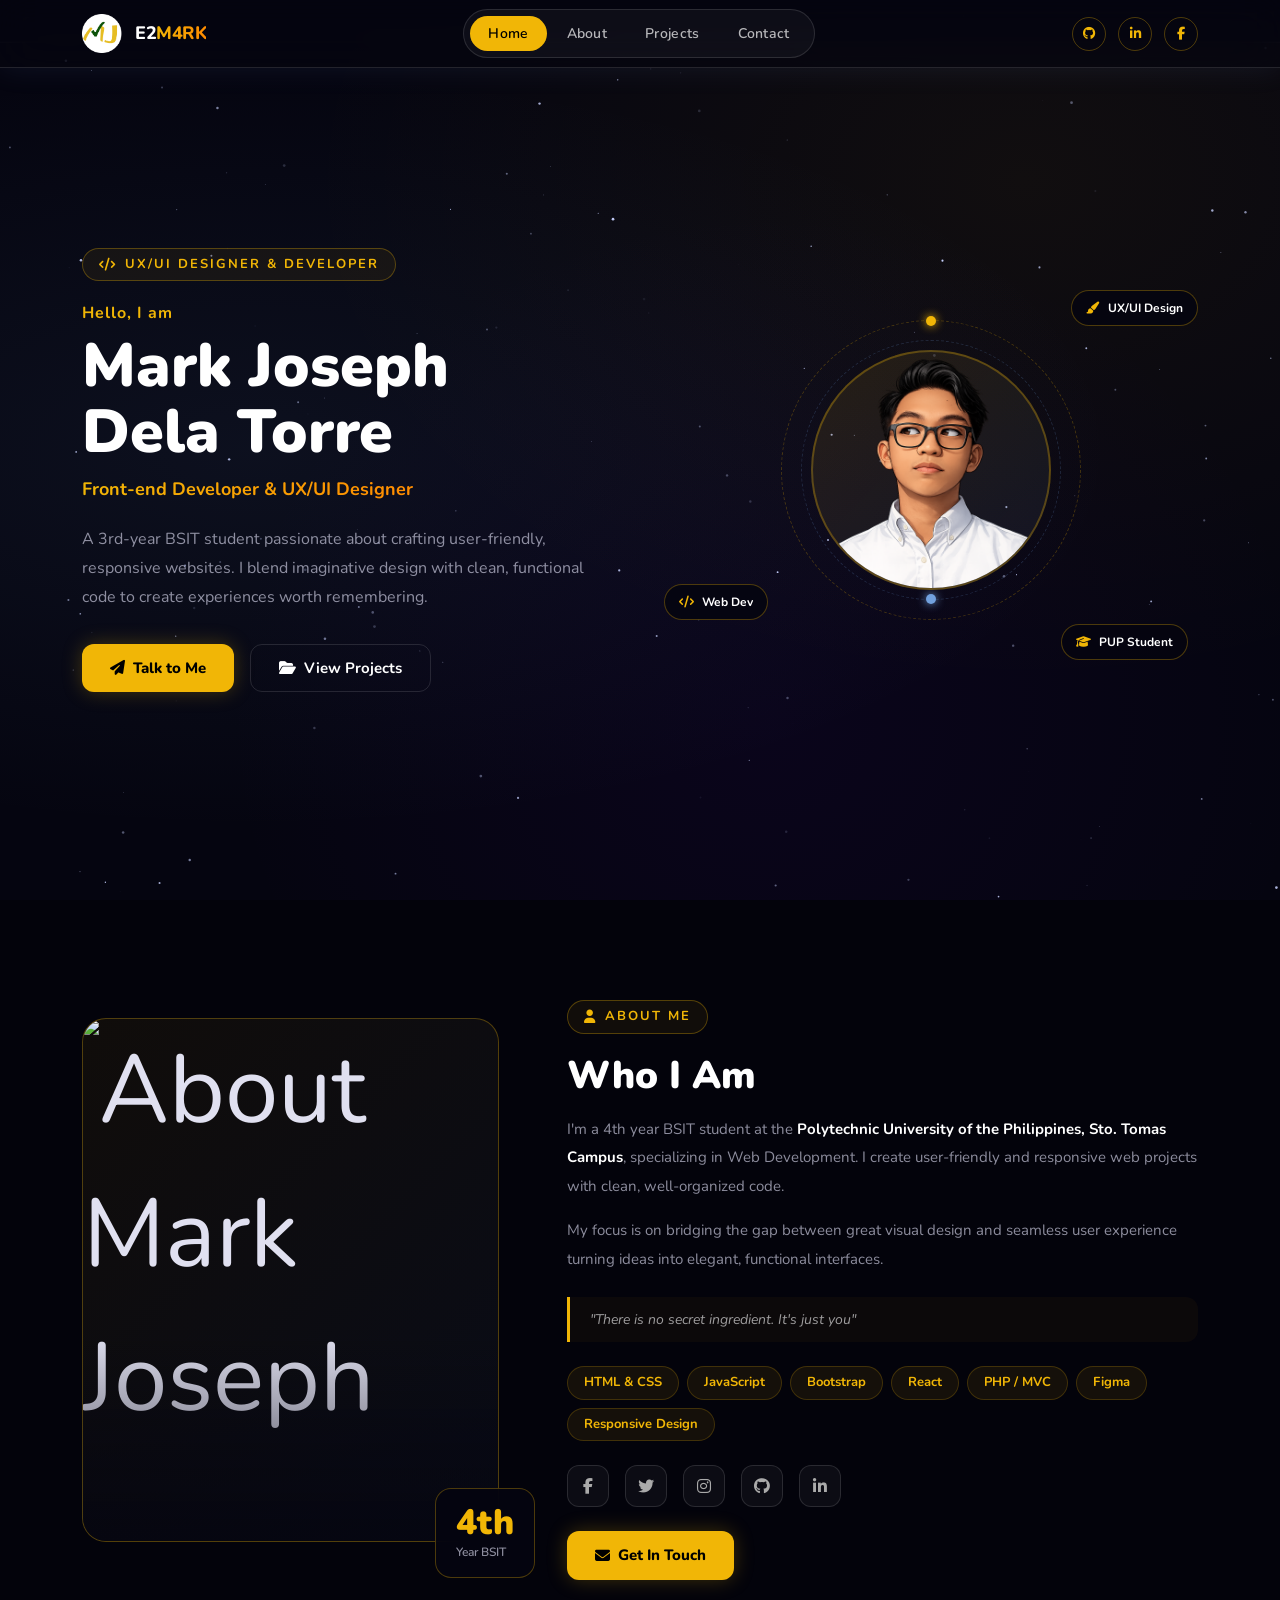
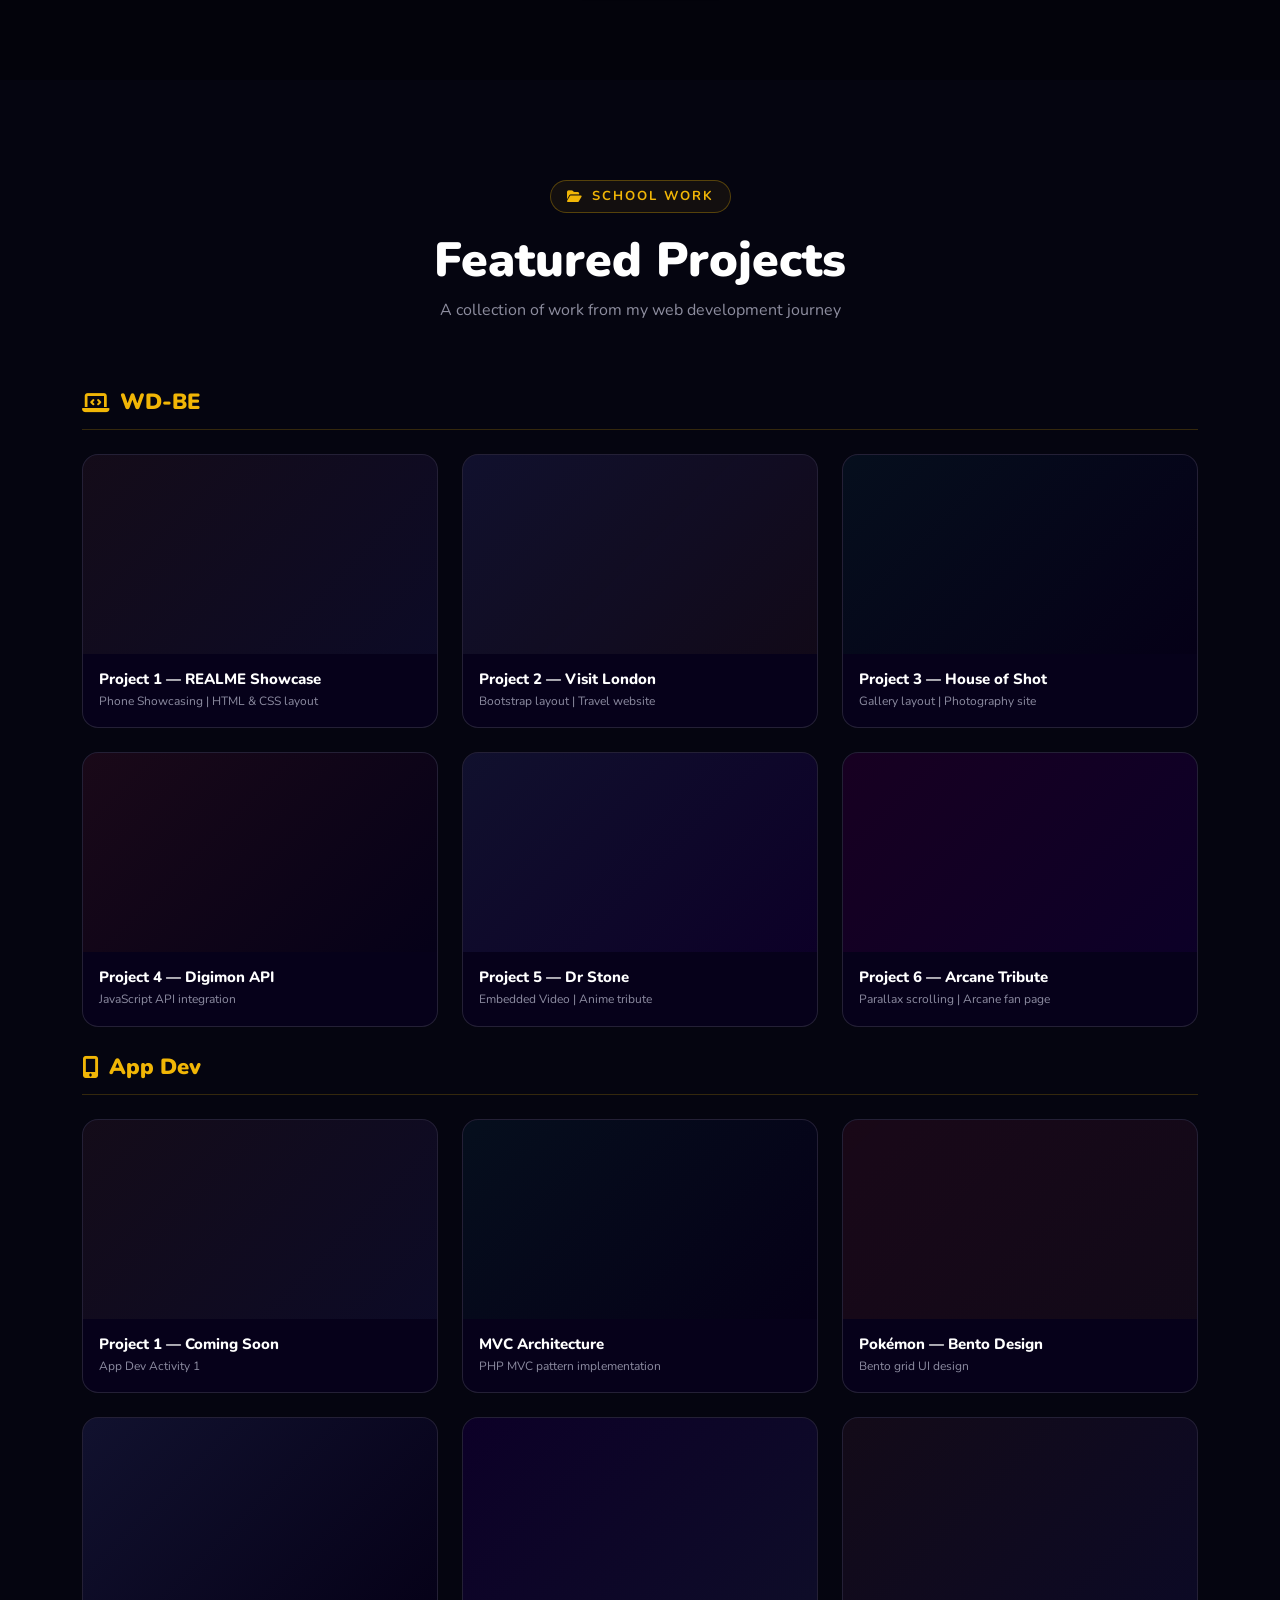
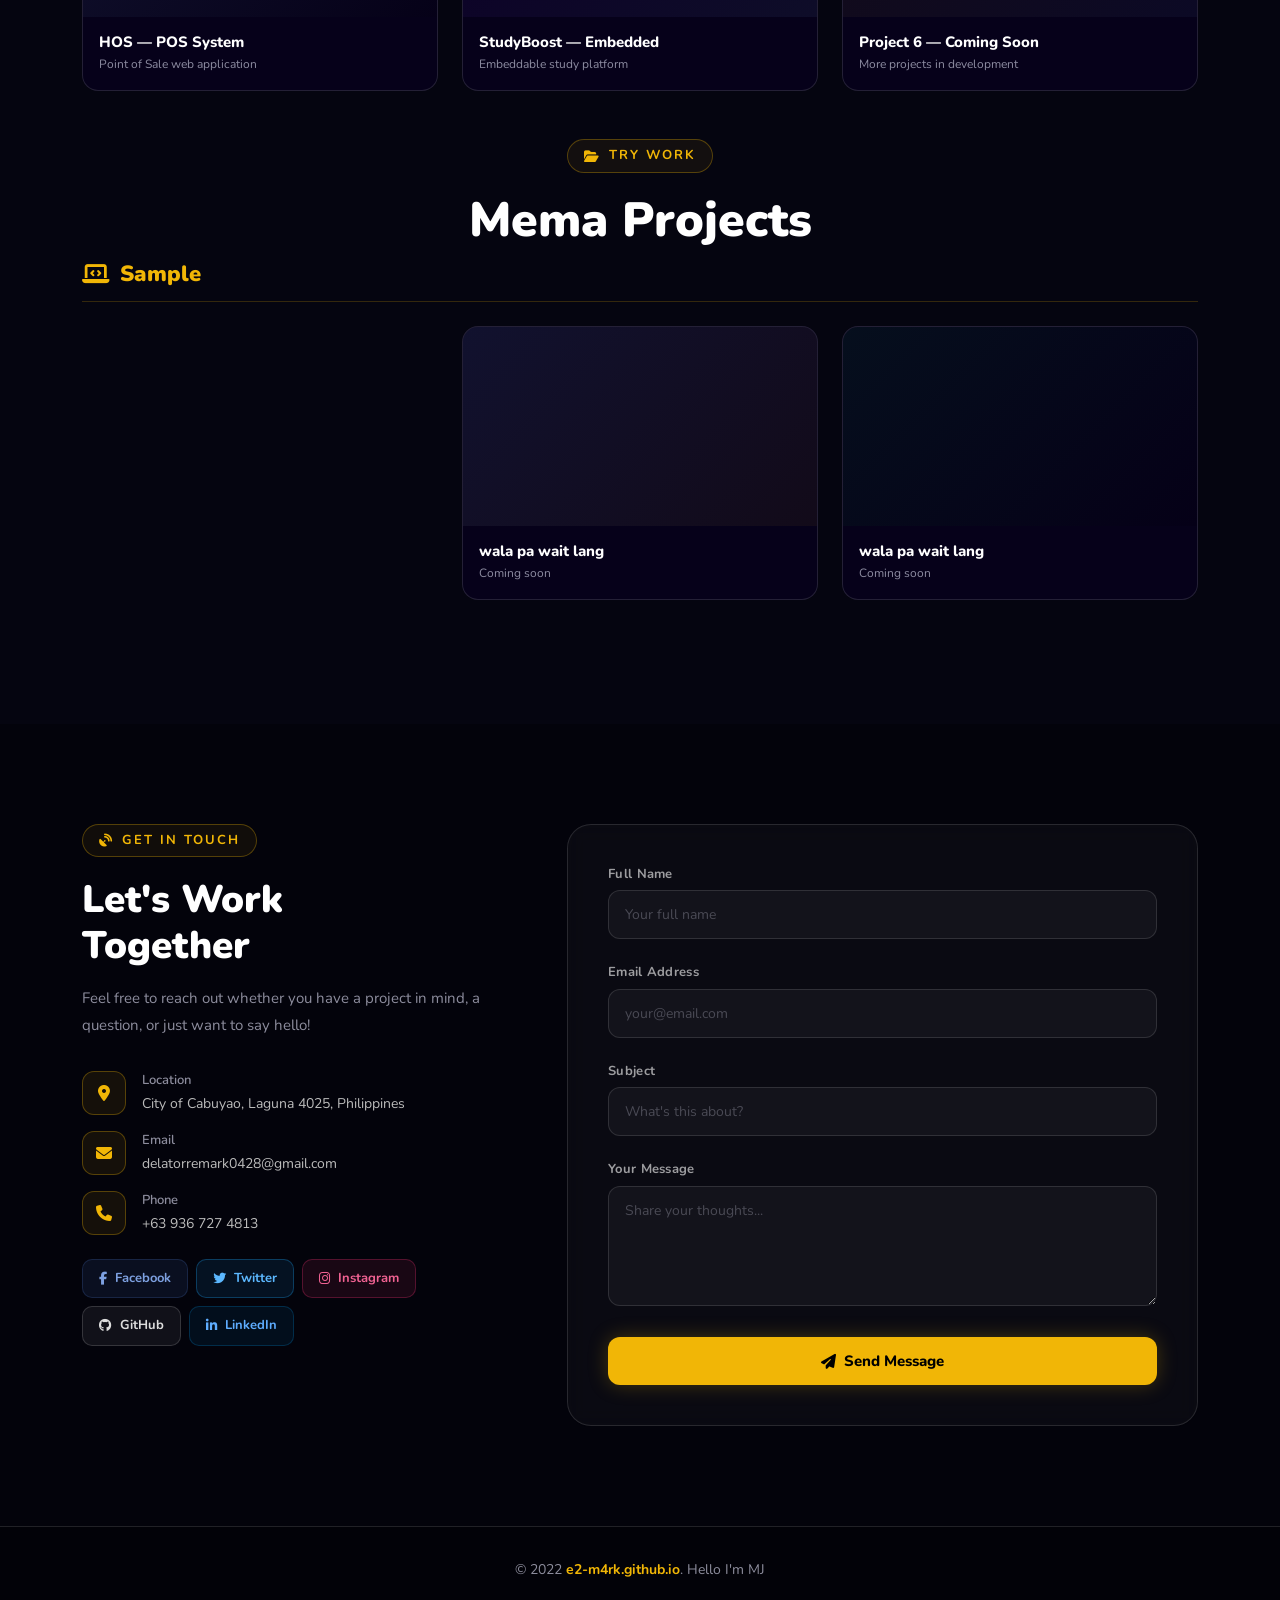
==== index.html @ ef97a357 "Binago lang" ====
<!DOCTYPE html>
<html lang="en">
<head>
  <meta charset="UTF-8">
  <meta name="viewport" content="width=device-width, initial-scale=1.0">
  <title>Mark Joseph | Portfolio</title>
  <link rel="icon" type="image/png" href="assets/logo daw.png">
  <link href="https://fonts.googleapis.com/css2?family=Nunito:wght@300;400;600;700;800;900&display=swap" rel="stylesheet">
  <link href="https://cdnjs.cloudflare.com/ajax/libs/font-awesome/6.5.0/css/all.min.css" rel="stylesheet">
  <link href="https://cdn.jsdelivr.net/npm/bootstrap@5.3.3/dist/css/bootstrap.min.css" rel="stylesheet">
<link rel="stylesheet" href="./assets/css/style.css">
</head>
<body>

  <div class="bg-canvas">
    <canvas id="starfield"></canvas>
  </div>

  <div id="loading-overlay">
    <div class="loader-ring"></div>
  </div>

  <nav id="navbar">
    <div class="container-xl h-100 d-flex align-items-center justify-content-between">
      <a href="#home" class="nav-logo-link">
        <div class="logo-badge">
          <img src="assets/logo daw.png" alt="logo">
        </div>
        <span class="nav-logo-text">E2<em>M4RK</em></span>
      </a>

      <ul class="nav-pill-group d-none d-lg-flex">
        <li><a href="#home" class="nav-link active">Home</a></li>
        <li><a href="#about" class="nav-link">About</a></li>
        <li><a href="#projects" class="nav-link">Projects</a></li>
        <li><a href="#contact" class="nav-link">Contact</a></li>
      </ul>

      <div class="d-none d-lg-flex nav-social-icons">
        <a href="https://github.com/E2-M4RK?tab=repositories" target="_blank"><i class="fab fa-github"></i></a>
        <a href="https://www.linkedin.com/in/mark-joseph-dela-torre-076a47295/" target="_blank"><i class="fab fa-linkedin-in"></i></a>
        <a href="https://www.facebook.com/Kuysz.mj" target="_blank"><i class="fab fa-facebook-f"></i></a>
      </div>

      <button class="d-flex d-lg-none flex-column gap-1 bg-transparent border-0 p-2" onclick="toggleMenu()" style="cursor:pointer;">
        <span style="display:block;width:24px;height:2px;background:var(--gold);border-radius:2px;"></span>
        <span style="display:block;width:24px;height:2px;background:var(--gold);border-radius:2px;"></span>
        <span style="display:block;width:24px;height:2px;background:var(--gold);border-radius:2px;"></span>
      </button>
    </div>
  </nav>

  <div class="mobile-menu-panel" id="mobile-menu">
    <ul>
      <li><a href="#home" onclick="toggleMenu()">Home</a></li>
      <li><a href="#about" onclick="toggleMenu()">About</a></li>
      <li><a href="#projects" onclick="toggleMenu()">Projects</a></li>
      <li><a href="#contact" onclick="toggleMenu()">Contact</a></li>
    </ul>
  </div>

  <main>

    <section id="home">
      <div class="container-xl">
        <div class="row align-items-center g-5">
          <div class="col-12 col-lg-6 hero-left">
            <div class="section-tag"><i class="fas fa-code"></i> UX/UI Designer &amp; Developer</div>
            <p class="hero-greeting">Hello, I am</p>
            <h1 class="hero-name">Mark Joseph<br>Dela Torre</h1>
            <p class="hero-role"><span class="gradient-text">Front-end Developer &amp; UX/UI Designer</span></p>
            <p class="hero-desc">
              A 3rd-year BSIT student passionate about crafting user-friendly, responsive websites. I blend imaginative design with clean, functional code to create experiences worth remembering.
            </p>
            <div class="d-flex flex-wrap gap-3">
              <a href="mailto:delatorremark0428@gmail.com" class="btn-gold">
                <i class="fas fa-paper-plane"></i> Talk to Me
              </a>
              <a href="#projects" class="btn-outline-glass">
                <i class="fas fa-folder-open"></i> View Projects
              </a>
            </div>
          </div>

          <div class="col-12 col-lg-6 hero-right">
            <div class="hero-visual">
              <div class="hero-avatar-ring">
                <div class="avatar-orbit">
                  <div class="orbit-dot"></div>
                </div>
                <div class="avatar-orbit avatar-orbit-2">
                  <div class="orbit-dot orbit-dot-2"></div>
                </div>
                <div class="hero-avatar-wrap">
                  <img src="assets/halah.png" alt="Mark Joseph Dela Torre">
                </div>
              </div>
              <div class="chip chip-1"><i class="fas fa-paint-brush"></i> UX/UI Design</div>
              <div class="chip chip-2"><i class="fas fa-code"></i> Web Dev</div>
              <div class="chip chip-3"><i class="fas fa-graduation-cap"></i> PUP Student</div>
            </div>
          </div>
        </div>
      </div>
    </section>

    <section id="about">
      <div class="container-xl">
        <div class="row align-items-center g-5">
          <div class="col-12 col-lg-5 reveal-left">
            <div class="position-relative" style="padding-bottom: 20px; padding-right: 20px;">
              <div class="about-photo-frame">
                <img src="assets/Me din.jpg" alt="About Mark Joseph">
              </div>
              <div class="about-accent-card">
                <div class="accent-number">4th</div>
                <div class="accent-label">Year BSIT</div>
              </div>
            </div>
          </div>

          <div class="col-12 col-lg-7 reveal-right">
            <div class="section-tag"><i class="fas fa-user"></i> About Me</div>
            <h2 style="font-size: clamp(1.8rem, 3vw, 2.5rem); font-weight: 900; color: #fff; margin-bottom: 1rem;">Who I Am</h2>
            <p style="font-size: 15px; color: var(--text-muted-custom); line-height: 1.9; margin-bottom: 1rem;">
              I'm a 4th year BSIT student at the <strong style="color:#fff;">Polytechnic University of the Philippines, Sto. Tomas Campus</strong>, specializing in Web Development. I create user-friendly and responsive web projects with clean, well-organized code.
            </p>
            <p style="font-size: 15px; color: var(--text-muted-custom); line-height: 1.9;">
              My focus is on bridging the gap between great visual design and seamless user experience turning ideas into elegant, functional interfaces.
            </p>
            <div class="blockquote-styled">
              "There is no secret ingredient. It's just you" 
            </div>
            <div class="d-flex flex-wrap gap-2 mt-3">
              <span class="pill-tag">HTML &amp; CSS</span>
              <span class="pill-tag">JavaScript</span>
              <span class="pill-tag">Bootstrap</span>
              <span class="pill-tag">React</span>
              <span class="pill-tag">PHP / MVC</span>
              <span class="pill-tag">Figma</span>
              <span class="pill-tag">Responsive Design</span>
            </div>
            <div class="d-flex gap-3 mt-4">
              <a href="https://www.facebook.com/Kuysz.mj" target="_blank" class="icon-btn-sm"><i class="fab fa-facebook-f"></i></a>
              <a href="https://x.com/e2Mark" target="_blank" class="icon-btn-sm"><i class="fab fa-twitter"></i></a>
              <a href="https://www.instagram.com/d_mrkjsph/" target="_blank" class="icon-btn-sm"><i class="fab fa-instagram"></i></a>
              <a href="https://github.com/E2-M4RK?tab=repositories" target="_blank" class="icon-btn-sm"><i class="fab fa-github"></i></a>
              <a href="https://www.linkedin.com/in/mark-joseph-dela-torre-076a47295/" target="_blank" class="icon-btn-sm"><i class="fab fa-linkedin-in"></i></a>
            </div>
            <a href="#contact" class="btn-gold mt-4 d-inline-flex">
              <i class="fas fa-envelope"></i> Get In Touch
            </a>
          </div>
        </div>
      </div>
    </section>

    <section id="projects">
      <div class="container-xl">
        <div class="row justify-content-center mb-5 reveal">
          <div class="col-12 text-center">
            <div class="section-tag" style="justify-content:center;"><i class="fas fa-folder-open"></i> SCHOOL WORK</div>
            <h2 class="section-title">Featured Projects</h2>
            <p class="section-subtitle">A collection of work from my web development journey</p>
          </div>
        </div>

        <div class="projects-category reveal">
          <div class="category-label"><i class="fas fa-laptop-code"></i> WD-BE</div>
          <div class="row g-4 mb-4">
            <div class="col-12 col-sm-6 col-lg-4">
              <div class="project-card" onclick="showLoading()">
                <div class="project-thumb">
                  <div class="project-thumb-inner"></div>
                  <div class="project-thumb-overlay"><span class="overlay-badge">View Project</span></div>
                </div>
                <div class="project-body">
                  <h4>Project 1 — REALME Showcase</h4>
                  <p>Phone Showcasing | HTML &amp; CSS layout</p>
                </div>
              </div>
            </div>
            <div class="col-12 col-sm-6 col-lg-4">
              <div class="project-card" onclick="showLoading()">
                <div class="project-thumb" style="background: linear-gradient(135deg, rgba(114,161,222,0.1), rgba(241,182,6,0.05))">
                  <div class="project-thumb-inner"></div>
                  <div class="project-thumb-overlay"><span class="overlay-badge">View Project</span></div>
                </div>
                <div class="project-body">
                  <h4>Project 2 — Visit London</h4>
                  <p>Bootstrap layout | Travel website</p>
                </div>
              </div>
            </div>
            <div class="col-12 col-sm-6 col-lg-4">
              <div class="project-card" onclick="showLoading()">
                <div class="project-thumb" style="background: linear-gradient(135deg, rgba(7,187,79,0.08), rgba(0,0,0,0.1))">
                  <div class="project-thumb-inner"></div>
                  <div class="project-thumb-overlay"><span class="overlay-badge">View Project</span></div>
                </div>
                <div class="project-body">
                  <h4>Project 3 — House of Shot</h4>
                  <p>Gallery layout | Photography site</p>
                </div>
              </div>
            </div>
            <div class="col-12 col-sm-6 col-lg-4">
              <div class="project-card" onclick="showLoading()">
                <div class="project-thumb" style="background: linear-gradient(135deg, rgba(255,100,0,0.08), rgba(0,0,0,0.1))">
                  <div class="project-thumb-inner"></div>
                  <div class="project-thumb-overlay"><span class="overlay-badge">View Project</span></div>
                </div>
                <div class="project-body">
                  <h4>Project 4 — Digimon API</h4>
                  <p>JavaScript API integration</p>
                </div>
              </div>
            </div>
            <div class="col-12 col-sm-6 col-lg-4">
              <div class="project-card" onclick="showLoading()">
                <div class="project-thumb" style="background: linear-gradient(135deg, rgba(114,161,222,0.1), rgba(71,0,160,0.1))">
                  <div class="project-thumb-inner"></div>
                  <div class="project-thumb-overlay"><span class="overlay-badge">View Project</span></div>
                </div>
                <div class="project-body">
                  <h4>Project 5 — Dr Stone</h4>
                  <p>Embedded Video | Anime tribute</p>
                </div>
              </div>
            </div>
            <div class="col-12 col-sm-6 col-lg-4">
              <div class="project-card" onclick="showLoading()">
                <div class="project-thumb" style="background: linear-gradient(135deg, rgba(180,0,100,0.1), rgba(71,0,160,0.1))">
                  <div class="project-thumb-inner"></div>
                  <div class="project-thumb-overlay"><span class="overlay-badge">View Project</span></div>
                </div>
                <div class="project-body">
                  <h4>Project 6 — Arcane Tribute</h4>
                  <p>Parallax scrolling | Arcane fan page</p>
                </div>
              </div>
            </div>
          </div>
        </div>

        <div class="projects-category reveal">
          <div class="category-label"><i class="fas fa-mobile-alt"></i> App Dev</div>
          <div class="row g-4">
            <div class="col-12 col-sm-6 col-lg-4">
              <div class="project-card" onclick="showLoading()">
                <div class="project-thumb">
                  <div class="project-thumb-inner"></div>
                  <div class="project-thumb-overlay"><span class="overlay-badge">View Project</span></div>
                </div>
                <div class="project-body">
                  <h4>Project 1 — Coming Soon</h4>
                  <p>App Dev Activity 1</p>
                </div>
              </div>
            </div>
            <div class="col-12 col-sm-6 col-lg-4">
              <div class="project-card" onclick="showLoading()">
                <div class="project-thumb" style="background: linear-gradient(135deg, rgba(7,187,79,0.08), rgba(0,0,0,0.1))">
                  <div class="project-thumb-inner"></div>
                  <div class="project-thumb-overlay"><span class="overlay-badge">View Project</span></div>
                </div>
                <div class="project-body">
                  <h4>MVC Architecture</h4>
                  <p>PHP MVC pattern implementation</p>
                </div>
              </div>
            </div>
            <div class="col-12 col-sm-6 col-lg-4">
              <div class="project-card" onclick="showLoading()">
                <div class="project-thumb" style="background: linear-gradient(135deg, rgba(255,100,0,0.08), rgba(241,182,6,0.05))">
                  <div class="project-thumb-inner"></div>
                  <div class="project-thumb-overlay"><span class="overlay-badge">View Project</span></div>
                </div>
                <div class="project-body">
                  <h4>Pokémon — Bento Design</h4>
                  <p>Bento grid UI design</p>
                </div>
              </div>
            </div>
            <div class="col-12 col-sm-6 col-lg-4">
              <div class="project-card" onclick="showLoading()">
                <div class="project-thumb" style="background: linear-gradient(135deg, rgba(114,161,222,0.1), rgba(0,0,0,0.1))">
                  <div class="project-thumb-inner"></div>
                  <div class="project-thumb-overlay"><span class="overlay-badge">View Project</span></div>
                </div>
                <div class="project-body">
                  <h4>HOS — POS System</h4>
                  <p>Point of Sale web application</p>
                </div>
              </div>
            </div>
            <div class="col-12 col-sm-6 col-lg-4">
              <div class="project-card" onclick="showLoading()">
                <div class="project-thumb" style="background: linear-gradient(135deg, rgba(71,0,160,0.1), rgba(114,161,222,0.08))">
                  <div class="project-thumb-inner"></div>
                  <div class="project-thumb-overlay"><span class="overlay-badge">View Project</span></div>
                </div>
                <div class="project-body">
                  <h4>StudyBoost — Embedded</h4>
                  <p>Embeddable study platform</p>
                </div>
              </div>
            </div>
            <div class="col-12 col-sm-6 col-lg-4">
              <div class="project-card" onclick="showLoading()">
                <div class="project-thumb">
                  <div class="project-thumb-inner"></div>
                  <div class="project-thumb-overlay"><span class="overlay-badge">View Project</span></div>
                </div>
                <div class="project-body">
                  <h4>Project 6 — Coming Soon</h4>
                  <p>More projects in development</p>
                </div>
              </div>
            </div>
          </div>
        </div>
      </div>

       <div class="container-xl">
        <div class="row justify-content-center mt-5 reveal">
          <div class="col-12 text-center">
            <div class="section-tag" style="justify-content:center;"><i class="fas fa-folder-open"></i> Try WORK</div>
            <h2 class="section-title">Mema Projects</h2>
            <!-- <p class="section-subtitle">A collection of work from my web development journey</p> -->
          </div>
        </div>

        <div class="projects-category reveal">
          <div class="category-label"><i class="fas fa-laptop-code"></i> Sample</div>
          <div class="row g-4 mb-4">
            <div class="col-12 col-sm-6 col-lg-4">
 
            </div>
            <div class="col-12 col-sm-6 col-lg-4">
              <div class="project-card" onclick="showLoading()">
                <div class="project-thumb" style="background: linear-gradient(135deg, rgba(114,161,222,0.1), rgba(241,182,6,0.05))">
                  <div class="project-thumb-inner"></div>
                  <div class="project-thumb-overlay"><span class="overlay-badge">View Project</span></div>
                </div>
                <div class="project-body">
                  <h4>wala pa wait lang</h4>
                  <p>Coming soon</p>
                </div>
              </div>
            </div>
            <div class="col-12 col-sm-6 col-lg-4">
              <div class="project-card" onclick="showLoading()">
                <div class="project-thumb" style="background: linear-gradient(135deg, rgba(7,187,79,0.08), rgba(0,0,0,0.1))">
                  <div class="project-thumb-inner"></div>
                  <div class="project-thumb-overlay"><span class="overlay-badge">View Project</span></div>
                </div>
                <div class="project-body">
                  <h4>wala pa wait lang</h4>
                  <p>Coming soon</p>
                </div>
              </div>
            </div>
    </section>

    <section id="contact">
      <div class="container-xl">
        <div class="row g-5">
          <div class="col-12 col-lg-5 reveal-left">
            <div class="section-tag"><i class="fas fa-satellite-dish"></i> Get In Touch</div>
            <h2 style="font-size: clamp(1.8rem,3vw,2.4rem); font-weight: 900; color: #fff; margin-bottom: 0.8rem;">Let's Work<br>Together</h2>
            <p style="color: var(--text-muted-custom); font-size: 15px; line-height: 1.8; margin: 1rem 0 2rem;">
              Feel free to reach out whether you have a project in mind, a question, or just want to say hello!
            </p>

            <div class="d-flex align-items-center gap-3 mb-3">
              <div class="contact-icon-box"><i class="fas fa-map-marker-alt"></i></div>
              <div class="contact-item-text">
                <strong>Location</strong>
                City of Cabuyao, Laguna 4025, Philippines
              </div>
            </div>

            <div class="d-flex align-items-center gap-3 mb-3">
              <div class="contact-icon-box"><i class="fas fa-envelope"></i></div>
              <div class="contact-item-text">
                <strong>Email</strong>
                delatorremark0428@gmail.com
              </div>
            </div>

            <div class="d-flex align-items-center gap-3 mb-3">
              <div class="contact-icon-box"><i class="fas fa-phone"></i></div>
              <div class="contact-item-text">
                <strong>Phone</strong>
                +63 936 727 4813
              </div>
            </div>

            <div class="d-flex flex-wrap gap-2 mt-4">
              <a href="https://www.facebook.com/Kuysz.mj" target="_blank" class="social-link-btn soc-fb"><i class="fab fa-facebook-f"></i> Facebook</a>
              <a href="https://x.com/e2Mark" target="_blank" class="social-link-btn soc-tw"><i class="fab fa-twitter"></i> Twitter</a>
              <a href="https://www.instagram.com/d_mrkjsph/" target="_blank" class="social-link-btn soc-ig"><i class="fab fa-instagram"></i> Instagram</a>
              <a href="https://github.com/E2-M4RK?tab=repositories" target="_blank" class="social-link-btn soc-gh"><i class="fab fa-github"></i> GitHub</a>
              <a href="https://www.linkedin.com/in/mark-joseph-dela-torre-076a47295/" target="_blank" class="social-link-btn soc-li"><i class="fab fa-linkedin-in"></i> LinkedIn</a>
            </div>
          </div>

          <div class="col-12 col-lg-7 reveal-right">
            <div class="contact-form-card">
              <div class="mb-4">
                <label class="form-label-custom">Full Name</label>
                <input type="text" class="form-control-glass" placeholder="Your full name">
              </div>
              <div class="mb-4">
                <label class="form-label-custom">Email Address</label>
                <input type="email" class="form-control-glass" placeholder="your@email.com">
              </div>
              <div class="mb-4">
                <label class="form-label-custom">Subject</label>
                <input type="text" class="form-control-glass" placeholder="What's this about?">
              </div>
              <div class="mb-4">
                <label class="form-label-custom">Your Message</label>
                <textarea class="form-control-glass" placeholder="Share your thoughts..."></textarea>
              </div>
              <button class="btn-gold w-100 justify-content-center">
                <i class="fas fa-paper-plane"></i> Send Message
              </button>
            </div>
          </div>
        </div>
      </div>
    </section>
  </main>
  <footer>
    <p>&copy; 2022 <a href="#">e2-m4rk.github.io</a>. Hello I'm MJ </p>
  </footer>

  <script src="https://cdn.jsdelivr.net/npm/bootstrap@5.3.3/dist/js/bootstrap.bundle.min.js"></script>
  <script src="./assets/js/script.js"></script>
</body>
</html>
---- assets/css/style.css ----
@import url('https://fonts.googleapis.com/css2?family=Nunito:ital,wght@0,200..1000;1,200..1000&display=swap');

    :root {
      --gold: #f1b606;
      --gold-dim: #c99804;
      --gold-glow: rgba(241, 182, 6, 0.25);
      --blue-glow: rgba(114, 161, 222, 0.4);
      --green: #07bb4f;
      --glass-bg: rgba(255, 255, 255, 0.05);
      --glass-border: rgba(255, 255, 255, 0.12);
      --glass-border-gold: rgba(241, 182, 6, 0.3);
      --dark: #050510;
      --card-bg: rgba(8, 0, 32, 0.7);
      --text-muted-custom: rgba(200, 200, 220, 0.7);
    }

    * { margin: 0; padding: 0; box-sizing: border-box; }
    html { scroll-behavior: smooth; overflow-x: hidden; }

    body {
      font-family: 'Nunito', sans-serif;
      background-color: var(--dark);
      color: #e0e0f0;
      overflow-x: hidden;
    }

    ::-webkit-scrollbar { width: 6px; }
    ::-webkit-scrollbar-track { background: #0a0a1a; }
    ::-webkit-scrollbar-thumb { background: var(--gold); border-radius: 3px; }

    .bg-canvas {
      position: fixed;
      inset: 0;
      z-index: 0;
      background: radial-gradient(ellipse at 20% 50%, rgba(114, 161, 222, 0.07) 0%, transparent 60%),
                  radial-gradient(ellipse at 80% 20%, rgba(241, 182, 6, 0.05) 0%, transparent 50%),
                  radial-gradient(ellipse at 60% 80%, rgba(71, 0, 160, 0.08) 0%, transparent 50%),
                  #050510;
    }

    .bg-canvas canvas {
      position: absolute;
      inset: 0;
      width: 100%;
      height: 100%;
    }

    main { position: relative; z-index: 1; }
    footer { position: relative; z-index: 1; }

    #navbar {
      position: fixed;
      top: 0; left: 0; right: 0;
      z-index: 1000;
      height: 68px;
      background: rgba(5, 5, 16, 0.6);
      backdrop-filter: blur(20px);
      -webkit-backdrop-filter: blur(20px);
      border-bottom: 1px solid var(--glass-border);
      box-shadow: 0 0 30px rgba(114, 161, 222, 0.1);
      transition: all 0.3s ease;
    }

    #navbar.scrolled {
      background: rgba(5, 5, 16, 0.9);
      box-shadow: 0 0 40px rgba(114, 161, 222, 0.15);
    }

    .nav-logo-link {
      display: flex;
      align-items: center;
      gap: 10px;
      text-decoration: none;
    }

.logo-badge {
  width: 43px;
  height: 43px;
  border-radius: 10px;
  display: flex;
  align-items: center;
  justify-content: center;
  flex-shrink: 0;
}

.logo-badge img {
  width: 100%;
  height: 100%;
  object-fit: contain;
  display: block;
}

    .nav-logo-text {
      font-size: 18px; font-weight: 800;
      color: #fff;
      letter-spacing: -0.5px;
    }

    .nav-logo-text em {
      font-style: normal;
      background: linear-gradient(90deg, var(--gold), #ff8c00);
      -webkit-background-clip: text;
      -webkit-text-fill-color: transparent;
    }

    .nav-pill-group {
      display: flex;
      list-style: none;
      gap: 2px;
      background: rgba(255,255,255,0.04);
      border: 1px solid var(--glass-border);
      border-radius: 50px;
      padding: 6px;
      margin: 0;
    }

    .nav-pill-group .nav-link {
      color: rgba(255,255,255,0.7);
      font-size: 14px;
      font-weight: 600;
      padding: 7px 18px;
      border-radius: 50px;
      transition: all 0.3s ease;
      letter-spacing: 0.3px;
      white-space: nowrap;
    }

    .nav-pill-group .nav-link:hover,
    .nav-pill-group .nav-link.active {
      background: var(--gold);
      color: #000;
    }

    .nav-social-icons {
      display: flex;
      gap: 12px;
      align-items: center;
    }

    .nav-social-icons a {
      width: 34px; height: 34px;
      display: flex; align-items: center; justify-content: center;
      border: 1px solid var(--glass-border-gold);
      border-radius: 50%;
      color: var(--gold);
      font-size: 13px;
      text-decoration: none;
      transition: all 0.3s ease;
    }

    .nav-social-icons a:hover {
      background: var(--gold);
      color: #000;
      box-shadow: 0 0 15px var(--gold-glow);
    }

    .mobile-menu-panel {
      position: fixed;
      top: 68px; left: 0; right: 0;
      background: rgba(5,5,16,0.97);
      backdrop-filter: blur(20px);
      z-index: 999;
      padding: 1.5rem 2rem;
      border-bottom: 1px solid var(--glass-border);
      transform: translateY(-110%);
      transition: transform 0.4s ease;
    }

    .mobile-menu-panel.open { transform: translateY(0); }

    .mobile-menu-panel ul {
      list-style: none;
      display: flex;
      flex-direction: column;
      gap: 4px;
      padding: 0;
      margin: 0;
    }

    .mobile-menu-panel a {
      display: block;
      padding: 12px 16px;
      text-decoration: none;
      color: rgba(255,255,255,0.8);
      font-size: 16px;
      font-weight: 700;
      border-radius: 10px;
      transition: all 0.2s ease;
    }

    .mobile-menu-panel a:hover {
      background: rgba(241,182,6,0.1);
      color: var(--gold);
    }

    .section-tag {
      display: inline-flex;
      align-items: center;
      gap: 8px;
      font-size: 13px;
      font-weight: 700;
      color: var(--gold);
      letter-spacing: 2px;
      text-transform: uppercase;
      padding: 6px 16px;
      border: 1px solid var(--glass-border-gold);
      border-radius: 50px;
      background: rgba(241, 182, 6, 0.06);
      margin-bottom: 1.2rem;
    }

    #home {
      min-height: 100vh;
      display: flex;
      align-items: center;
      padding-top: 100px;
      padding-bottom: 60px;
    }

    .hero-left { animation: fadeSlideUp 1s ease both; }
    .hero-right { animation: fadeSlideUp 1s ease 0.3s both; }

    @keyframes fadeSlideUp {
      from { opacity: 0; transform: translateY(40px); }
      to { opacity: 1; transform: translateY(0); }
    }

    .hero-greeting {
      font-size: 16px;
      font-weight: 700;
      color: var(--gold);
      letter-spacing: 1px;
      margin-bottom: 0.5rem;
    }

    .hero-name {
      font-size: clamp(2.2rem, 5vw, 3.8rem);
      font-weight: 900;
      color: #fff;
      line-height: 1.1;
      margin-bottom: 0.6rem;
    }

    .hero-role {
      font-size: 18px;
      font-weight: 700;
      margin-bottom: 1.4rem;
    }

    .gradient-text {
      background: linear-gradient(90deg, var(--gold), #ff8c00, #f06000);
      background-size: 200%;
      -webkit-background-clip: text;
      -webkit-text-fill-color: transparent;
      animation: gradientShift 3s linear infinite;
    }

    @keyframes gradientShift {
      0% { background-position: 0%; }
      100% { background-position: 200%; }
    }

    .hero-desc {
      font-size: 16px;
      color: var(--text-muted-custom);
      line-height: 1.8;
      margin-bottom: 2rem;
    }

    .btn-gold {
      display: inline-flex;
      align-items: center;
      gap: 8px;
      padding: 13px 28px;
      background: var(--gold);
      color: #000 !important;
      font-family: 'Nunito', sans-serif;
      font-size: 15px;
      font-weight: 800;
      border: none;
      border-radius: 12px;
      cursor: pointer;
      text-decoration: none;
      transition: all 0.3s ease;
      box-shadow: 0 0 20px var(--gold-glow);
    }

    .btn-gold:hover {
      background: #ffcc1a;
      transform: translateY(-2px);
      box-shadow: 0 6px 30px var(--gold-glow);
      color: #000 !important;
    }

    .btn-outline-glass {
      display: inline-flex;
      align-items: center;
      gap: 8px;
      padding: 12px 28px;
      background: transparent;
      color: #fff !important;
      font-family: 'Nunito', sans-serif;
      font-size: 15px;
      font-weight: 700;
      border: 1px solid var(--glass-border);
      border-radius: 12px;
      cursor: pointer;
      text-decoration: none;
      transition: all 0.3s ease;
    }

    .btn-outline-glass:hover {
      border-color: var(--gold);
      color: var(--gold) !important;
      background: rgba(241, 182, 6, 0.06);
    }

    .hero-visual {
      display: flex;
      justify-content: center;
      align-items: center;
      position: relative;
      padding: 40px;
    }

    .hero-avatar-ring {
      position: relative;
      width: 300px;
      height: 300px;
      flex-shrink: 0;
    }

    .avatar-orbit {
      position: absolute;
      inset: 0;
      border-radius: 50%;
      border: 1px dashed rgba(241, 182, 6, 0.25);
      animation: orbitSpin 18s linear infinite;
    }

    .avatar-orbit-2 {
      inset: 20px;
      border-color: rgba(114, 161, 222, 0.2);
      animation-duration: 12s;
      animation-direction: reverse;
    }

    @keyframes orbitSpin { to { transform: rotate(360deg); } }

    .orbit-dot {
      position: absolute;
      width: 10px; height: 10px;
      background: var(--gold);
      border-radius: 50%;
      top: -5px; left: 50%;
      transform: translateX(-50%);
      box-shadow: 0 0 10px var(--gold);
    }

    .orbit-dot-2 {
      background: #72a1de;
      box-shadow: 0 0 10px #72a1de;
      top: auto; bottom: -5px;
    }

    .hero-avatar-wrap {
      position: absolute;
      inset: 30px;
      border-radius: 50%;
      overflow: hidden;
      border: 2px solid var(--glass-border-gold);
      background: linear-gradient(135deg, rgba(241,182,6,0.1), rgba(114,161,222,0.08));
    }

    .hero-avatar-wrap img {
      width: 100%;
      height: 100%;
      object-fit: cover;
      object-position: center;
      display: block;
    }

    .chip {
      position: absolute;
      display: flex;
      align-items: center;
      gap: 8px;
      padding: 8px 14px;
      background: rgba(5, 5, 16, 0.85);
      border: 1px solid var(--glass-border-gold);
      border-radius: 50px;
      font-size: 12px;
      font-weight: 700;
      color: #fff;
      backdrop-filter: blur(10px);
      white-space: nowrap;
      animation: chipFloat 4s ease-in-out infinite;
    }

    .chip i { color: var(--gold); }

    .chip-1 { top: 10px; right: 0px; animation-delay: 0s; }
    .chip-2 { bottom: 40px; left: 0px; animation-delay: 1.5s; }
    .chip-3 { bottom: 0px; right: 10px; animation-delay: 0.8s; }

    @keyframes chipFloat {
      0%, 100% { transform: translateY(0px); }
      50% { transform: translateY(-8px); }
    }

    #about {
      padding-top: 100px;
      padding-bottom: 100px;
      background: rgba(0, 0, 0, 0.3);
    }

    .about-photo-frame {
      position: relative;
      border-radius: 24px;
      overflow: hidden;
      border: 1px solid var(--glass-border-gold);
      background: linear-gradient(135deg, rgba(241,182,6,0.06), rgba(114,161,222,0.06));
      width: 100%;
      padding-top: 125%;
    }

    .about-photo-frame img,
    .about-photo-placeholder {
      position: absolute;
      inset: 0;
      width: 100%;
      height: 100%;
      object-fit: cover;
      object-position: center;
      display: flex;
      align-items: center;
      justify-content: center;
      font-size: 6rem;
    }

    .about-photo-frame::after {
      content: '';
      position: absolute;
      inset: 0;
      background: linear-gradient(to bottom, transparent 60%, rgba(5,5,16,0.8));
      pointer-events: none;
    }

    .about-accent-card {
      position: absolute;
      bottom: -16px;
      right: -16px;
      padding: 16px 20px;
      background: rgba(5,5,16,0.9);
      border: 1px solid var(--glass-border-gold);
      border-radius: 16px;
      backdrop-filter: blur(15px);
      z-index: 2;
    }

    .accent-number {
      font-size: 2.2rem;
      font-weight: 900;
      color: var(--gold);
      line-height: 1;
    }

    .accent-label {
      font-size: 12px;
      color: var(--text-muted-custom);
      font-weight: 600;
      margin-top: 2px;
    }

    .blockquote-styled {
      border-left: 3px solid var(--gold);
      padding: 12px 20px;
      background: rgba(241,182,6,0.04);
      border-radius: 0 12px 12px 0;
      margin: 1.5rem 0;
      font-style: italic;
      font-size: 14px;
      color: rgba(255,255,255,0.6);
    }

    .pill-tag {
      display: inline-block;
      padding: 6px 16px;
      background: rgba(241,182,6,0.08);
      border: 1px solid rgba(241,182,6,0.2);
      border-radius: 50px;
      font-size: 13px;
      font-weight: 700;
      color: var(--gold);
    }

    .icon-btn-sm {
      width: 42px; height: 42px;
      display: flex; align-items: center; justify-content: center;
      background: rgba(255,255,255,0.04);
      border: 1px solid var(--glass-border);
      border-radius: 12px;
      color: #aaa;
      font-size: 16px;
      text-decoration: none;
      transition: all 0.3s ease;
    }

    .icon-btn-sm:hover {
      background: var(--gold);
      color: #000;
      border-color: var(--gold);
      box-shadow: 0 0 15px var(--gold-glow);
    }

    #projects { padding-top: 100px; padding-bottom: 100px; }

    .section-title {
      font-size: clamp(2rem, 4vw, 3rem);
      font-weight: 900;
      color: #fff;
      margin-bottom: 0.5rem;
    }

    .section-subtitle {
      color: var(--text-muted-custom);
      font-size: 16px;
    }

    .category-label {
      display: inline-flex;
      align-items: center;
      gap: 10px;
      font-size: 22px;
      font-weight: 900;
      color: var(--gold);
      padding-bottom: 10px;
      border-bottom: 1px solid rgba(241,182,6,0.2);
      width: 100%;
      margin-bottom: 1.5rem;
    }

    .project-card {
      position: relative;
      border-radius: 16px;
      overflow: hidden;
      background: var(--card-bg);
      border: 1px solid var(--glass-border);
      transition: all 0.4s ease;
      cursor: pointer;
    }

    .project-card:hover {
      border-color: var(--glass-border-gold);
      transform: translateY(-4px);
      box-shadow: 0 20px 50px rgba(0,0,0,0.5), 0 0 30px var(--gold-glow);
    }

    .project-thumb {
      position: relative;
      width: 100%;
      padding-top: 56.25%;
      background: linear-gradient(135deg, rgba(241,182,6,0.06), rgba(114,161,222,0.06));
      overflow: hidden;
    }

    .project-thumb-inner {
      position: absolute;
      inset: 0;
      display: flex;
      align-items: center;
      justify-content: center;
      font-size: 3rem;
    }

    .project-thumb-inner img {
      width: 100%;
      height: 100%;
      object-fit: cover;
      object-position: center;
    }

    .project-thumb-overlay {
      position: absolute;
      inset: 0;
      background: rgba(0,0,0,0.65);
      display: flex;
      align-items: center;
      justify-content: center;
      opacity: 0;
      transition: all 0.3s ease;
    }

    .project-card:hover .project-thumb-overlay { opacity: 1; }

    .overlay-badge {
      padding: 8px 20px;
      background: var(--gold);
      color: #000;
      font-size: 13px;
      font-weight: 800;
      border-radius: 50px;
    }

    .project-body {
      padding: 16px;
    }

    .project-body h4 {
      font-size: 15px;
      font-weight: 800;
      color: #fff;
      margin-bottom: 4px;
    }

    .project-body p {
      font-size: 12px;
      color: var(--text-muted-custom);
      line-height: 1.6;
      margin: 0;
    }

    #contact {
      padding-top: 100px;
      padding-bottom: 100px;
      background: rgba(0,0,0,0.3);
    }

    .contact-icon-box {
      width: 44px; height: 44px;
      background: rgba(241,182,6,0.08);
      border: 1px solid var(--glass-border-gold);
      border-radius: 12px;
      display: flex; align-items: center; justify-content: center;
      color: var(--gold);
      font-size: 16px;
      flex-shrink: 0;
    }

    .contact-item-text {
      font-size: 14px;
      color: #bbb;
    }

    .contact-item-text strong {
      display: block;
      font-size: 13px;
      color: var(--text-muted-custom);
      font-weight: 600;
      margin-bottom: 2px;
    }

    .social-link-btn {
      display: inline-flex;
      align-items: center;
      gap: 8px;
      padding: 9px 16px;
      border-radius: 10px;
      font-family: 'Nunito', sans-serif;
      font-size: 13px;
      font-weight: 700;
      text-decoration: none;
      transition: all 0.3s ease;
      border: 1px solid transparent;
    }

    .social-link-btn:hover { transform: translateY(-2px); filter: brightness(1.2); }
    .soc-fb { background: rgba(59,89,152,0.15); border-color: rgba(59,89,152,0.3); color: #7da0e0; }
    .soc-tw { background: rgba(29,161,242,0.1); border-color: rgba(29,161,242,0.3); color: #5cb8ff; }
    .soc-ig { background: rgba(225,48,108,0.1); border-color: rgba(225,48,108,0.3); color: #f06292; }
    .soc-gh { background: rgba(255,255,255,0.06); border-color: rgba(255,255,255,0.15); color: #ddd; }
    .soc-li { background: rgba(0,119,181,0.1); border-color: rgba(0,119,181,0.3); color: #5eadff; }

    .contact-form-card {
      background: rgba(255,255,255,0.03);
      border: 1px solid var(--glass-border);
      border-radius: 24px;
      padding: 2.5rem;
      backdrop-filter: blur(10px);
    }

    .form-label-custom {
      display: block;
      font-size: 13px;
      font-weight: 700;
      color: rgba(255,255,255,0.6);
      margin-bottom: 6px;
      letter-spacing: 0.3px;
    }

    .form-control-glass {
      width: 100%;
      padding: 13px 16px;
      background: rgba(255,255,255,0.04);
      border: 1px solid var(--glass-border);
      border-radius: 12px;
      font-family: 'Nunito', sans-serif;
      font-size: 14px;
      color: #e0e0f0;
      transition: all 0.3s ease;
      outline: none;
    }

    .form-control-glass:focus {
      border-color: var(--gold);
      background: rgba(241,182,6,0.04);
      box-shadow: 0 0 0 3px rgba(241,182,6,0.1);
    }

    .form-control-glass::placeholder { color: rgba(200,200,220,0.3); }

    textarea.form-control-glass {
      resize: vertical;
      min-height: 120px;
    }

    footer {
      text-align: center;
      padding: 2rem;
      background: rgba(0,0,0,0.5);
      border-top: 1px solid var(--glass-border);
      font-size: 14px;
      color: var(--text-muted-custom);
    }

    footer a { color: var(--gold); text-decoration: none; font-weight: 700; }

    #loading-overlay {
      position: fixed;
      inset: 0;
      background: rgba(5,5,16,0.95);
      z-index: 9999;
      display: none;
      align-items: center;
      justify-content: center;
    }

    #loading-overlay.active { display: flex; }

    .loader-ring {
      width: 60px; height: 60px;
      border: 3px solid rgba(241,182,6,0.2);
      border-top-color: var(--gold);
      border-radius: 50%;
      animation: spin 0.8s linear infinite;
    }

    @keyframes spin { to { transform: rotate(360deg); } }

    .reveal {
      opacity: 0;
      transform: translateY(30px);
      transition: opacity 0.7s ease, transform 0.7s ease;
    }

    .reveal.visible { opacity: 1; transform: translateY(0); }

    .reveal-left {
      opacity: 0;
      transform: translateX(-40px);
      transition: opacity 0.7s ease, transform 0.7s ease;
    }

    .reveal-left.visible { opacity: 1; transform: translateX(0); }

    .reveal-right {
      opacity: 0;
      transform: translateX(40px);
      transition: opacity 0.7s ease, transform 0.7s ease;
    }

    .reveal-right.visible { opacity: 1; transform: translateX(0); }
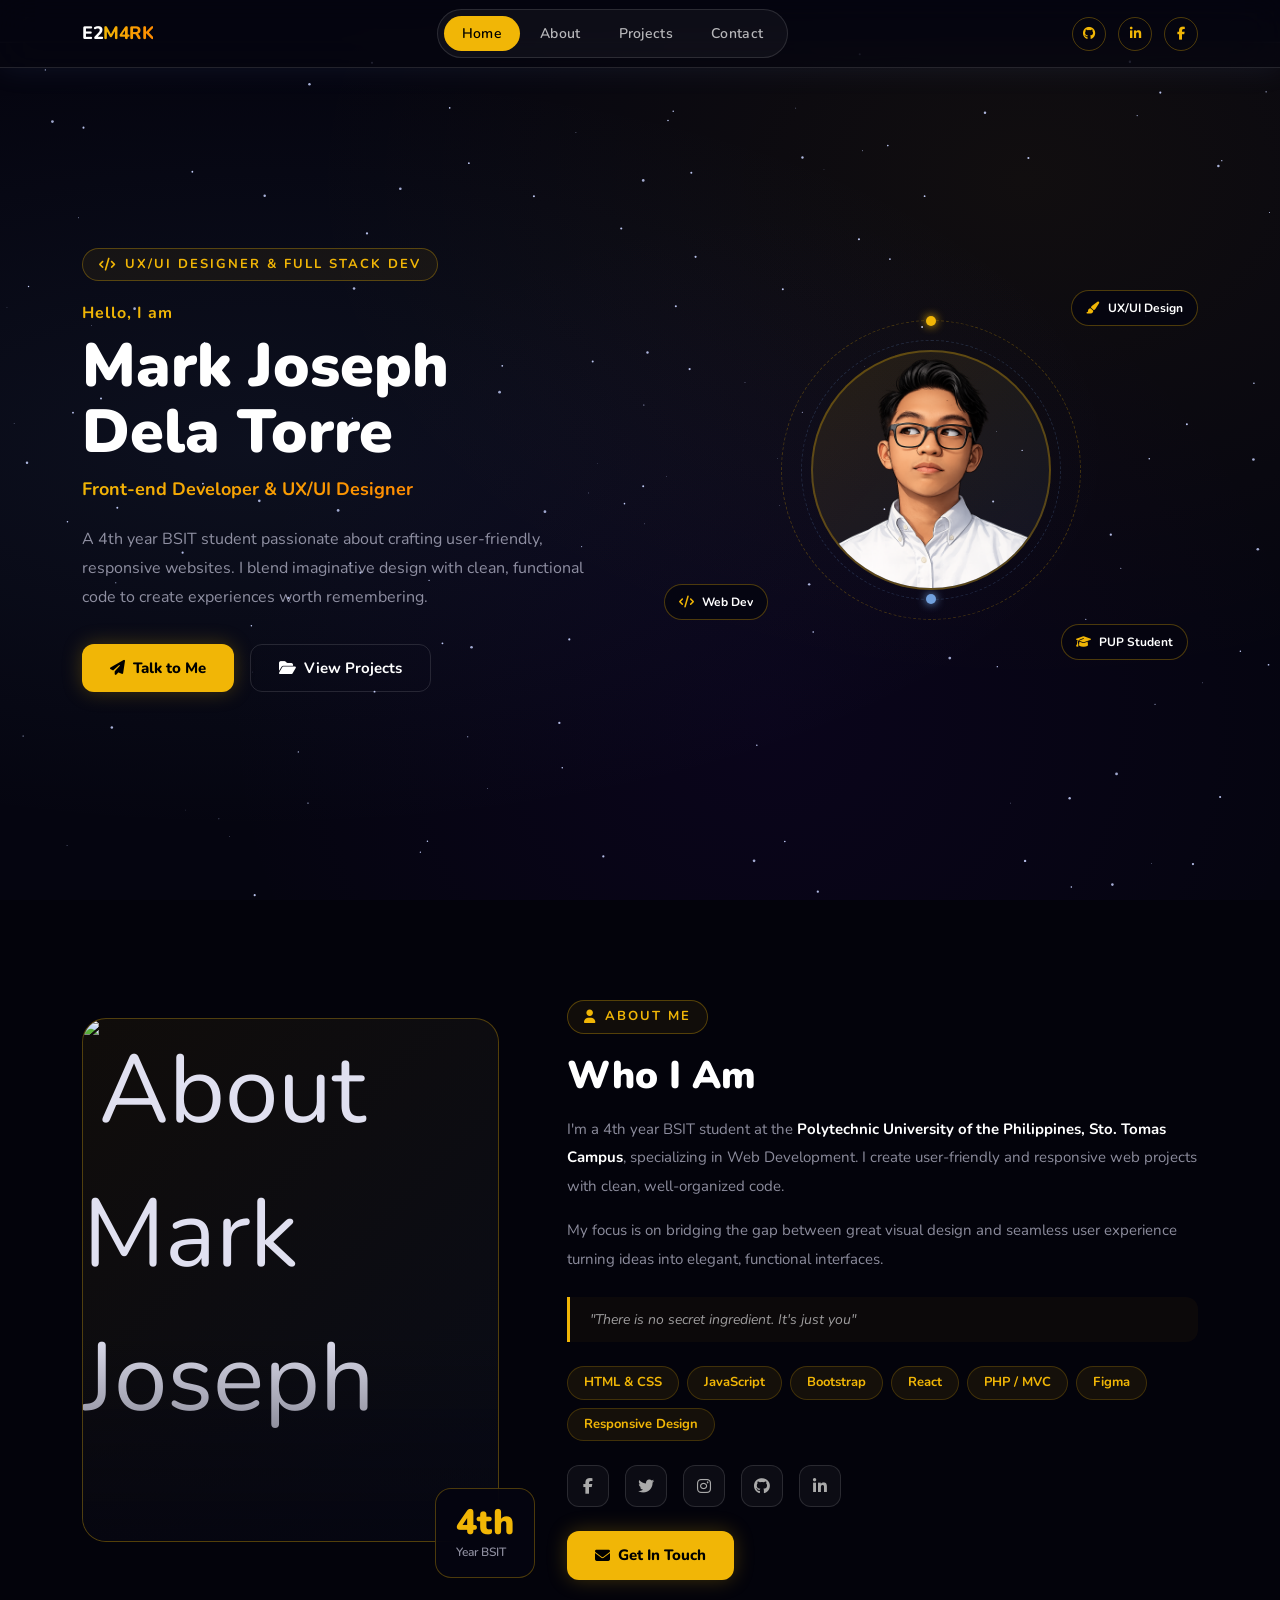
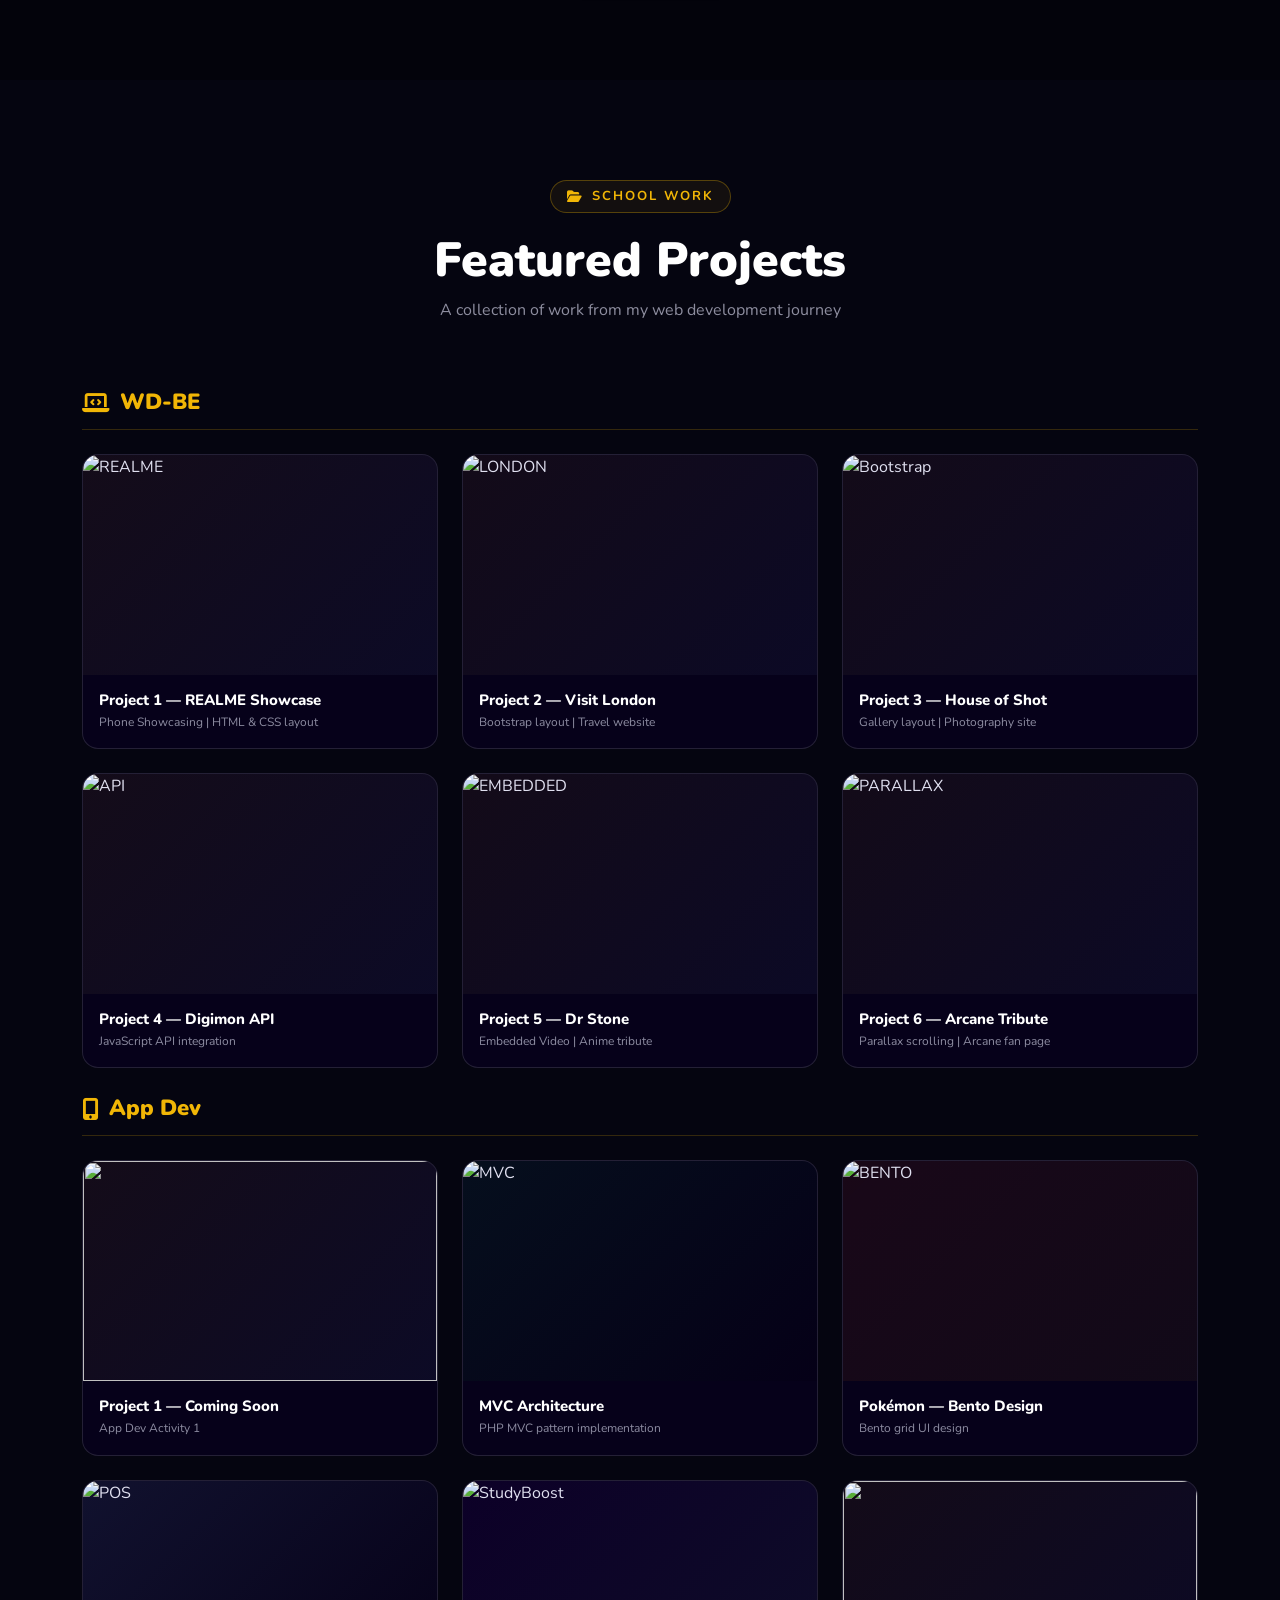
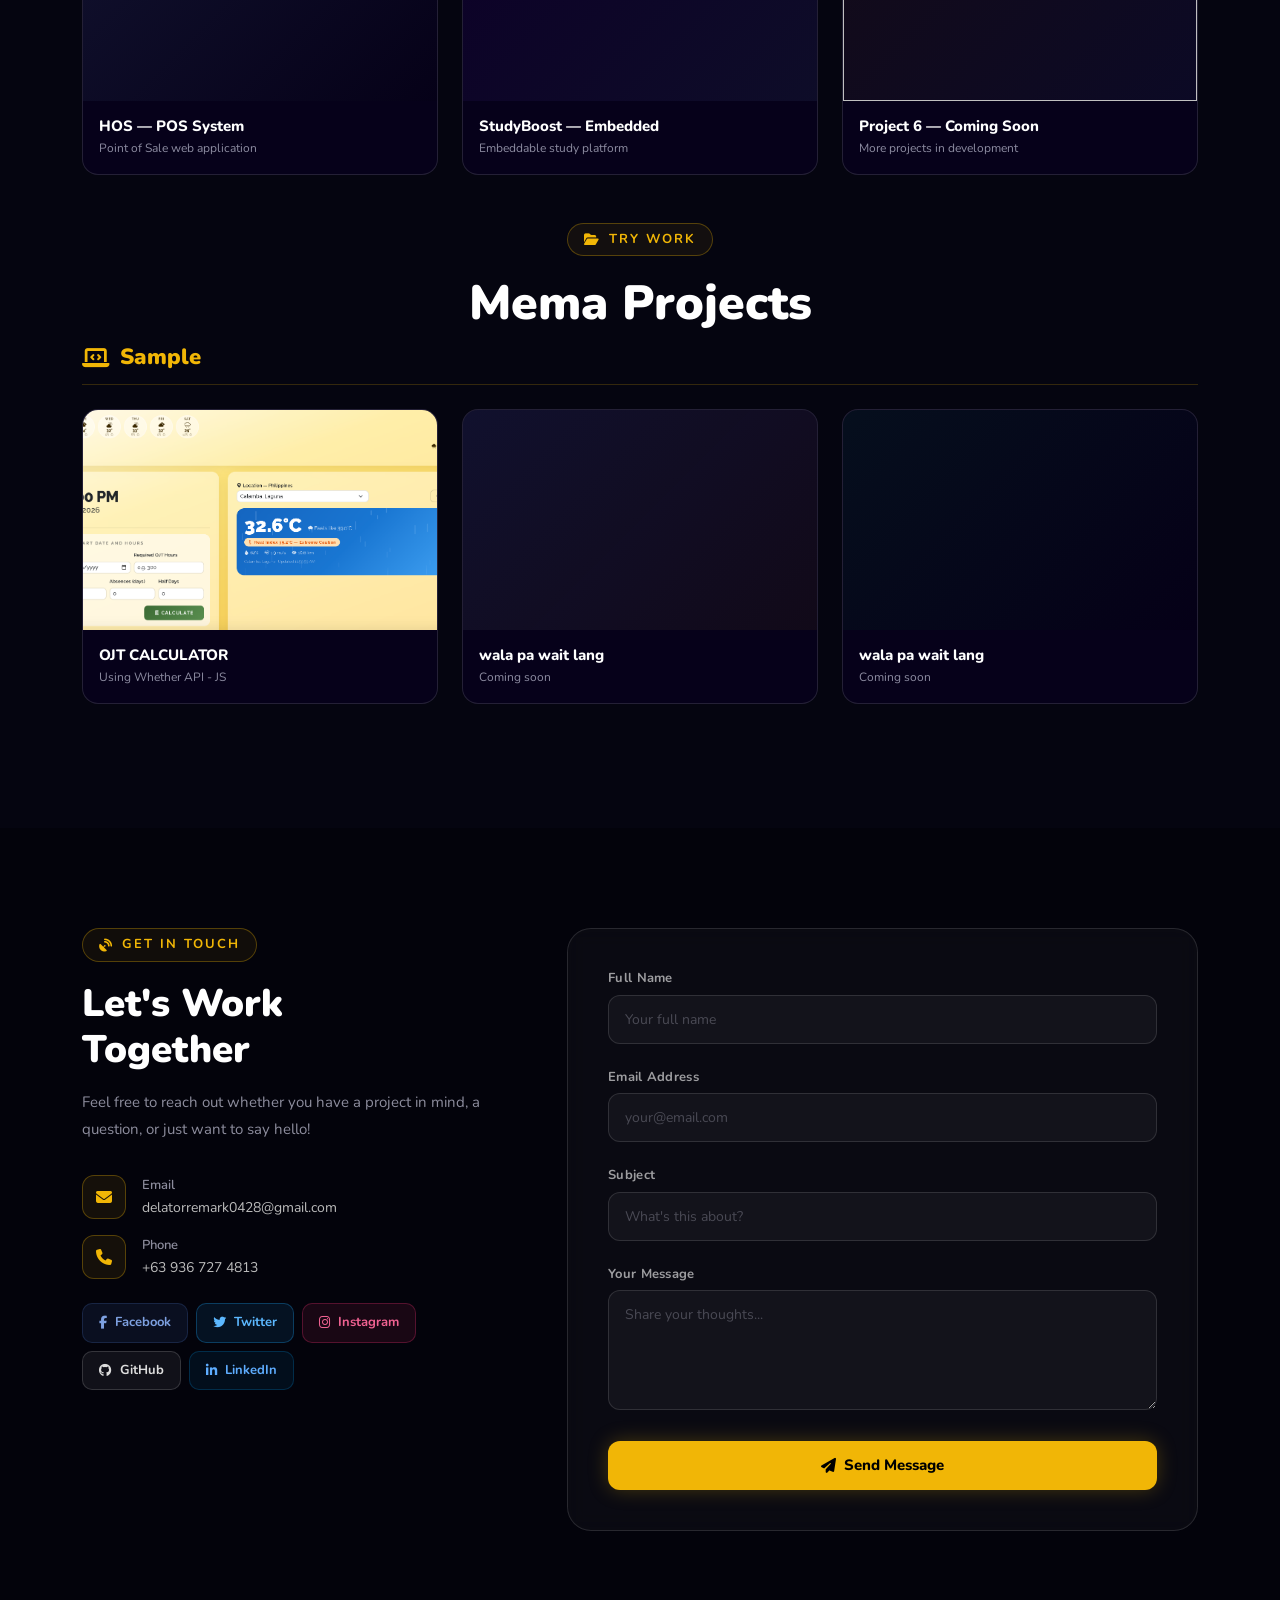
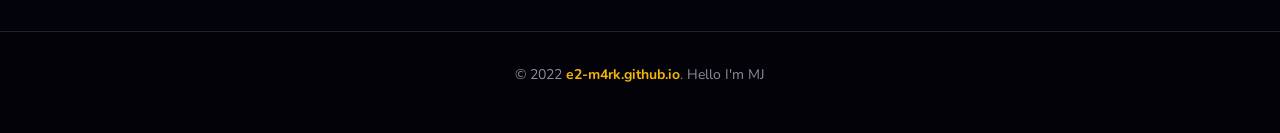
==== commit a65512fb: "changes" ====
--- a/index.html
+++ b/index.html
@@ -1,15 +1,18 @@
 <!DOCTYPE html>
 <html lang="en">
+
 <head>
   <meta charset="UTF-8">
   <meta name="viewport" content="width=device-width, initial-scale=1.0">
   <title>Mark Joseph | Portfolio</title>
   <link rel="icon" type="image/png" href="assets/logo daw.png">
-  <link href="https://fonts.googleapis.com/css2?family=Nunito:wght@300;400;600;700;800;900&display=swap" rel="stylesheet">
+  <link href="https://fonts.googleapis.com/css2?family=Nunito:wght@300;400;600;700;800;900&display=swap"
+    rel="stylesheet">
   <link href="https://cdnjs.cloudflare.com/ajax/libs/font-awesome/6.5.0/css/all.min.css" rel="stylesheet">
   <link href="https://cdn.jsdelivr.net/npm/bootstrap@5.3.3/dist/css/bootstrap.min.css" rel="stylesheet">
-<link rel="stylesheet" href="./assets/css/style.css">
+  <link rel="stylesheet" href="./assets/css/style.css">
 </head>
+
 <body>
 
   <div class="bg-canvas">
@@ -17,15 +20,17 @@
   </div>
 
   <div id="loading-overlay">
-    <div class="loader-ring"></div>
+    <div>
+      <div class="loader"></div>
+      <p style="text-align:center;color:#f1b606;margin-top:20px;">
+        <!-- wait -->
+      </p>
+    </div>
   </div>
 
   <nav id="navbar">
     <div class="container-xl h-100 d-flex align-items-center justify-content-between">
       <a href="#home" class="nav-logo-link">
-        <div class="logo-badge">
-          <img src="assets/logo daw.png" alt="logo">
-        </div>
         <span class="nav-logo-text">E2<em>M4RK</em></span>
       </a>
 
@@ -38,11 +43,13 @@
 
       <div class="d-none d-lg-flex nav-social-icons">
         <a href="https://github.com/E2-M4RK?tab=repositories" target="_blank"><i class="fab fa-github"></i></a>
-        <a href="https://www.linkedin.com/in/mark-joseph-dela-torre-076a47295/" target="_blank"><i class="fab fa-linkedin-in"></i></a>
+        <a href="https://www.linkedin.com/in/mark-joseph-dela-torre-076a47295/" target="_blank"><i
+            class="fab fa-linkedin-in"></i></a>
         <a href="https://www.facebook.com/Kuysz.mj" target="_blank"><i class="fab fa-facebook-f"></i></a>
       </div>
 
-      <button class="d-flex d-lg-none flex-column gap-1 bg-transparent border-0 p-2" onclick="toggleMenu()" style="cursor:pointer;">
+      <button class="d-flex d-lg-none flex-column gap-1 bg-transparent border-0 p-2" onclick="toggleMenu()"
+        style="cursor:pointer;">
         <span style="display:block;width:24px;height:2px;background:var(--gold);border-radius:2px;"></span>
         <span style="display:block;width:24px;height:2px;background:var(--gold);border-radius:2px;"></span>
         <span style="display:block;width:24px;height:2px;background:var(--gold);border-radius:2px;"></span>
@@ -65,12 +72,13 @@
       <div class="container-xl">
         <div class="row align-items-center g-5">
           <div class="col-12 col-lg-6 hero-left">
-            <div class="section-tag"><i class="fas fa-code"></i> UX/UI Designer &amp; Developer</div>
+            <div class="section-tag"><i class="fas fa-code"></i> UX/UI Designer &amp; Full Stack Dev</div>
             <p class="hero-greeting">Hello, I am</p>
             <h1 class="hero-name">Mark Joseph<br>Dela Torre</h1>
             <p class="hero-role"><span class="gradient-text">Front-end Developer &amp; UX/UI Designer</span></p>
             <p class="hero-desc">
-              A 3rd-year BSIT student passionate about crafting user-friendly, responsive websites. I blend imaginative design with clean, functional code to create experiences worth remembering.
+              A 4th year BSIT student passionate about crafting user-friendly, responsive websites. I blend imaginative
+              design with clean, functional code to create experiences worth remembering.
             </p>
             <div class="d-flex flex-wrap gap-3">
               <a href="mailto:delatorremark0428@gmail.com" class="btn-gold">
@@ -121,15 +129,19 @@
 
           <div class="col-12 col-lg-7 reveal-right">
             <div class="section-tag"><i class="fas fa-user"></i> About Me</div>
-            <h2 style="font-size: clamp(1.8rem, 3vw, 2.5rem); font-weight: 900; color: #fff; margin-bottom: 1rem;">Who I Am</h2>
+            <h2 style="font-size: clamp(1.8rem, 3vw, 2.5rem); font-weight: 900; color: #fff; margin-bottom: 1rem;">Who I
+              Am</h2>
             <p style="font-size: 15px; color: var(--text-muted-custom); line-height: 1.9; margin-bottom: 1rem;">
-              I'm a 4th year BSIT student at the <strong style="color:#fff;">Polytechnic University of the Philippines, Sto. Tomas Campus</strong>, specializing in Web Development. I create user-friendly and responsive web projects with clean, well-organized code.
+              I'm a 4th year BSIT student at the <strong style="color:#fff;">Polytechnic University of the Philippines,
+                Sto. Tomas Campus</strong>, specializing in Web Development. I create user-friendly and responsive web
+              projects with clean, well-organized code.
             </p>
             <p style="font-size: 15px; color: var(--text-muted-custom); line-height: 1.9;">
-              My focus is on bridging the gap between great visual design and seamless user experience turning ideas into elegant, functional interfaces.
+              My focus is on bridging the gap between great visual design and seamless user experience turning ideas
+              into elegant, functional interfaces.
             </p>
             <div class="blockquote-styled">
-              "There is no secret ingredient. It's just you" 
+              "There is no secret ingredient. It's just you"
             </div>
             <div class="d-flex flex-wrap gap-2 mt-3">
               <span class="pill-tag">HTML &amp; CSS</span>
@@ -141,11 +153,15 @@
               <span class="pill-tag">Responsive Design</span>
             </div>
             <div class="d-flex gap-3 mt-4">
-              <a href="https://www.facebook.com/Kuysz.mj" target="_blank" class="icon-btn-sm"><i class="fab fa-facebook-f"></i></a>
+              <a href="https://www.facebook.com/Kuysz.mj" target="_blank" class="icon-btn-sm"><i
+                  class="fab fa-facebook-f"></i></a>
               <a href="https://x.com/e2Mark" target="_blank" class="icon-btn-sm"><i class="fab fa-twitter"></i></a>
-              <a href="https://www.instagram.com/d_mrkjsph/" target="_blank" class="icon-btn-sm"><i class="fab fa-instagram"></i></a>
-              <a href="https://github.com/E2-M4RK?tab=repositories" target="_blank" class="icon-btn-sm"><i class="fab fa-github"></i></a>
-              <a href="https://www.linkedin.com/in/mark-joseph-dela-torre-076a47295/" target="_blank" class="icon-btn-sm"><i class="fab fa-linkedin-in"></i></a>
+              <a href="https://www.instagram.com/d_mrkjsph/" target="_blank" class="icon-btn-sm"><i
+                  class="fab fa-instagram"></i></a>
+              <a href="https://github.com/E2-M4RK?tab=repositories" target="_blank" class="icon-btn-sm"><i
+                  class="fab fa-github"></i></a>
+              <a href="https://www.linkedin.com/in/mark-joseph-dela-torre-076a47295/" target="_blank"
+                class="icon-btn-sm"><i class="fab fa-linkedin-in"></i></a>
             </div>
             <a href="#contact" class="btn-gold mt-4 d-inline-flex">
               <i class="fas fa-envelope"></i> Get In Touch
@@ -159,7 +175,8 @@
       <div class="container-xl">
         <div class="row justify-content-center mb-5 reveal">
           <div class="col-12 text-center">
-            <div class="section-tag" style="justify-content:center;"><i class="fas fa-folder-open"></i> SCHOOL WORK</div>
+            <div class="section-tag" style="justify-content:center;"><i class="fas fa-folder-open"></i> SCHOOL WORK
+            </div>
             <h2 class="section-title">Featured Projects</h2>
             <p class="section-subtitle">A collection of work from my web development journey</p>
           </div>
@@ -169,10 +186,14 @@
           <div class="category-label"><i class="fas fa-laptop-code"></i> WD-BE</div>
           <div class="row g-4 mb-4">
             <div class="col-12 col-sm-6 col-lg-4">
-              <div class="project-card" onclick="showLoading()">
-                <div class="project-thumb">
-                  <div class="project-thumb-inner"></div>
-                  <div class="project-thumb-overlay"><span class="overlay-badge">View Project</span></div>
+              <div class="project-card" onclick="openProject('WD-BE/Activity-1/index.html')">
+                <div class="project-thumb">
+                  <div class="project-thumb-inner">
+                    <img src="assets/Realme 1.JPG" alt="REALME" class="project-image">
+                  </div>
+                  <div class="project-thumb-overlay">
+                    <span class="overlay-badge">View Project</span>
+                  </div>
                 </div>
                 <div class="project-body">
                   <h4>Project 1 — REALME Showcase</h4>
@@ -181,9 +202,11 @@
               </div>
             </div>
             <div class="col-12 col-sm-6 col-lg-4">
-              <div class="project-card" onclick="showLoading()">
-                <div class="project-thumb" style="background: linear-gradient(135deg, rgba(114,161,222,0.1), rgba(241,182,6,0.05))">
-                  <div class="project-thumb-inner"></div>
+              <div class="project-card" onclick="openProject('WD-BE/Activity-2/home.html')">
+                <div class="project-thumb">
+                  <div class="project-thumb-inner">
+                    <img src="assets/Londonito.JPG" alt="LONDON" class="project-image">
+                  </div>
                   <div class="project-thumb-overlay"><span class="overlay-badge">View Project</span></div>
                 </div>
                 <div class="project-body">
@@ -193,9 +216,11 @@
               </div>
             </div>
             <div class="col-12 col-sm-6 col-lg-4">
-              <div class="project-card" onclick="showLoading()">
-                <div class="project-thumb" style="background: linear-gradient(135deg, rgba(7,187,79,0.08), rgba(0,0,0,0.1))">
-                  <div class="project-thumb-inner"></div>
+              <div class="project-card" onclick="openProject('WD-BE/Activity-3/index.html')">
+                <div class="project-thumb">
+                  <div class="project-thumb-inner">
+                    <img src="assets/House of shot 1.JPG" alt="Bootstrap" class="project-image">
+                  </div>
                   <div class="project-thumb-overlay"><span class="overlay-badge">View Project</span></div>
                 </div>
                 <div class="project-body">
@@ -205,9 +230,11 @@
               </div>
             </div>
             <div class="col-12 col-sm-6 col-lg-4">
-              <div class="project-card" onclick="showLoading()">
-                <div class="project-thumb" style="background: linear-gradient(135deg, rgba(255,100,0,0.08), rgba(0,0,0,0.1))">
-                  <div class="project-thumb-inner"></div>
+              <div class="project-card" onclick="openProject('WD-BE/Activity-4/home.html')">
+                <div class="project-thumb">
+                  <div class="project-thumb-inner">
+                    <img src="assets/Digimon 1.JPG" alt="API" class="project-image">
+                  </div>
                   <div class="project-thumb-overlay"><span class="overlay-badge">View Project</span></div>
                 </div>
                 <div class="project-body">
@@ -217,9 +244,11 @@
               </div>
             </div>
             <div class="col-12 col-sm-6 col-lg-4">
-              <div class="project-card" onclick="showLoading()">
-                <div class="project-thumb" style="background: linear-gradient(135deg, rgba(114,161,222,0.1), rgba(71,0,160,0.1))">
-                  <div class="project-thumb-inner"></div>
+              <div class="project-card" onclick="openProject('WD-BE/Activity-5/index.html')">
+                <div class="project-thumb">
+                  <div class="project-thumb-inner">
+                    <img src="assets/Dr Stone 1.JPG" alt="EMBEDDED" class="project-image">
+                  </div>
                   <div class="project-thumb-overlay"><span class="overlay-badge">View Project</span></div>
                 </div>
                 <div class="project-body">
@@ -229,10 +258,13 @@
               </div>
             </div>
             <div class="col-12 col-sm-6 col-lg-4">
-              <div class="project-card" onclick="showLoading()">
-                <div class="project-thumb" style="background: linear-gradient(135deg, rgba(180,0,100,0.1), rgba(71,0,160,0.1))">
-                  <div class="project-thumb-inner"></div>
-                  <div class="project-thumb-overlay"><span class="overlay-badge">View Project</span></div>
+              <div class="project-card" onclick="openProject('WD-BE/Activity-6/index.html')">
+                <div class="project-thumb">
+                  <div class="project-thumb-inner">
+                  <img src="assets/Arcane ito.JPG" alt="PARALLAX" class="project-image">
+                </div>
+                  <div class="project-thumb-overlay"><span class="overlay-badge">View Project</span>
+                  </div>
                 </div>
                 <div class="project-body">
                   <h4>Project 6 — Arcane Tribute</h4>
@@ -249,7 +281,9 @@
             <div class="col-12 col-sm-6 col-lg-4">
               <div class="project-card" onclick="showLoading()">
                 <div class="project-thumb">
-                  <div class="project-thumb-inner"></div>
+                  <div class="project-thumb-inner">
+                    <img src="assets/App Dev image.jpg" alt="" class="project-image">
+                  </div>
                   <div class="project-thumb-overlay"><span class="overlay-badge">View Project</span></div>
                 </div>
                 <div class="project-body">
@@ -259,9 +293,13 @@
               </div>
             </div>
             <div class="col-12 col-sm-6 col-lg-4">
-              <div class="project-card" onclick="showLoading()">
-                <div class="project-thumb" style="background: linear-gradient(135deg, rgba(7,187,79,0.08), rgba(0,0,0,0.1))">
-                  <div class="project-thumb-inner"></div>
+              <div class="project-card" onclick="openProject('ADET/A02/index.php')">
+                <div class="project-thumb"
+                  style="background: linear-gradient(135deg, rgba(7,187,79,0.08), rgba(0,0,0,0.1))">
+                  <div class="project-thumb-inner">
+                  <img src="assets/ADET-IMG/A02_pic.PNG" alt="MVC" class="project-image">
+
+                  </div>
                   <div class="project-thumb-overlay"><span class="overlay-badge">View Project</span></div>
                 </div>
                 <div class="project-body">
@@ -271,9 +309,13 @@
               </div>
             </div>
             <div class="col-12 col-sm-6 col-lg-4">
-              <div class="project-card" onclick="showLoading()">
-                <div class="project-thumb" style="background: linear-gradient(135deg, rgba(255,100,0,0.08), rgba(241,182,6,0.05))">
-                  <div class="project-thumb-inner"></div>
+              <div class="project-card" onclick="openProject('ADET/A03/index.html')">
+                <div class="project-thumb"
+                  style="background: linear-gradient(135deg, rgba(255,100,0,0.08), rgba(241,182,6,0.05))">
+                  <div class="project-thumb-inner">
+                  <img src="assets/bento1.PNG" alt="BENTO" class="project-image">
+
+                  </div>
                   <div class="project-thumb-overlay"><span class="overlay-badge">View Project</span></div>
                 </div>
                 <div class="project-body">
@@ -283,9 +325,13 @@
               </div>
             </div>
             <div class="col-12 col-sm-6 col-lg-4">
-              <div class="project-card" onclick="showLoading()">
-                <div class="project-thumb" style="background: linear-gradient(135deg, rgba(114,161,222,0.1), rgba(0,0,0,0.1))">
-                  <div class="project-thumb-inner"></div>
+              <div class="project-card" onclick="openProject('ADET/A04/index.html')">
+                <div class="project-thumb"
+                  style="background: linear-gradient(135deg, rgba(114,161,222,0.1), rgba(0,0,0,0.1))">
+                  <div class="project-thumb-inner">
+                  <img src="assets/ADET-IMG/Hos-pos.PNG" alt="POS" class="project-image">
+
+                  </div>
                   <div class="project-thumb-overlay"><span class="overlay-badge">View Project</span></div>
                 </div>
                 <div class="project-body">
@@ -295,9 +341,13 @@
               </div>
             </div>
             <div class="col-12 col-sm-6 col-lg-4">
-              <div class="project-card" onclick="showLoading()">
-                <div class="project-thumb" style="background: linear-gradient(135deg, rgba(71,0,160,0.1), rgba(114,161,222,0.08))">
-                  <div class="project-thumb-inner"></div>
+              <div class="project-card" onclick="openProject('WD-BE/Activity-6/index.html')">
+                <div class="project-thumb"
+                  style="background: linear-gradient(135deg, rgba(71,0,160,0.1), rgba(114,161,222,0.08))">
+                  <div class="project-thumb-inner">
+                  <img src="assets/ADET-IMG/Studyboost.PNG" alt="StudyBoost" class="project-image">
+
+                  </div>
                   <div class="project-thumb-overlay"><span class="overlay-badge">View Project</span></div>
                 </div>
                 <div class="project-body">
@@ -307,9 +357,12 @@
               </div>
             </div>
             <div class="col-12 col-sm-6 col-lg-4">
-              <div class="project-card" onclick="showLoading()">
-                <div class="project-thumb">
-                  <div class="project-thumb-inner"></div>
+              <div class="project-card" onclick="openProject('ADET/A06/A06_FE/index.html')">
+                <div class="project-thumb">
+                  <div class="project-thumb-inner">
+                  <img src="assets/App Dev image.jpg" alt="" class="project-image">
+
+                  </div>
                   <div class="project-thumb-overlay"><span class="overlay-badge">View Project</span></div>
                 </div>
                 <div class="project-body">
@@ -322,7 +375,7 @@
         </div>
       </div>
 
-       <div class="container-xl">
+      <div class="container-xl">
         <div class="row justify-content-center mt-5 reveal">
           <div class="col-12 text-center">
             <div class="section-tag" style="justify-content:center;"><i class="fas fa-folder-open"></i> Try WORK</div>
@@ -335,11 +388,25 @@
           <div class="category-label"><i class="fas fa-laptop-code"></i> Sample</div>
           <div class="row g-4 mb-4">
             <div class="col-12 col-sm-6 col-lg-4">
- 
+               <div class="project-card" onclick="openProject('Try Sample/Ojt Calcu/index.html')">
+                <div class="project-thumb"
+                  style="background: linear-gradient(135deg, rgba(114,161,222,0.1), rgba(241,182,6,0.05))">
+                  <div class="project-thumb-inner">
+                    <img src="assets/Sample Proj-img/OJT CLOCK.png" alt="OJT" class="project-image">
+
+                  </div>
+                  <div class="project-thumb-overlay"><span class="overlay-badge">View Project</span></div>
+                </div>
+                <div class="project-body">
+                  <h4>OJT CALCULATOR</h4>
+                  <p>Using Whether API - JS</p>
+                </div>
+              </div>
             </div>
             <div class="col-12 col-sm-6 col-lg-4">
               <div class="project-card" onclick="showLoading()">
-                <div class="project-thumb" style="background: linear-gradient(135deg, rgba(114,161,222,0.1), rgba(241,182,6,0.05))">
+                <div class="project-thumb"
+                  style="background: linear-gradient(135deg, rgba(114,161,222,0.1), rgba(241,182,6,0.05))">
                   <div class="project-thumb-inner"></div>
                   <div class="project-thumb-overlay"><span class="overlay-badge">View Project</span></div>
                 </div>
@@ -351,7 +418,8 @@
             </div>
             <div class="col-12 col-sm-6 col-lg-4">
               <div class="project-card" onclick="showLoading()">
-                <div class="project-thumb" style="background: linear-gradient(135deg, rgba(7,187,79,0.08), rgba(0,0,0,0.1))">
+                <div class="project-thumb"
+                  style="background: linear-gradient(135deg, rgba(7,187,79,0.08), rgba(0,0,0,0.1))">
                   <div class="project-thumb-inner"></div>
                   <div class="project-thumb-overlay"><span class="overlay-badge">View Project</span></div>
                 </div>
@@ -368,18 +436,11 @@
         <div class="row g-5">
           <div class="col-12 col-lg-5 reveal-left">
             <div class="section-tag"><i class="fas fa-satellite-dish"></i> Get In Touch</div>
-            <h2 style="font-size: clamp(1.8rem,3vw,2.4rem); font-weight: 900; color: #fff; margin-bottom: 0.8rem;">Let's Work<br>Together</h2>
+            <h2 style="font-size: clamp(1.8rem,3vw,2.4rem); font-weight: 900; color: #fff; margin-bottom: 0.8rem;">Let's
+              Work<br>Together</h2>
             <p style="color: var(--text-muted-custom); font-size: 15px; line-height: 1.8; margin: 1rem 0 2rem;">
               Feel free to reach out whether you have a project in mind, a question, or just want to say hello!
             </p>
-
-            <div class="d-flex align-items-center gap-3 mb-3">
-              <div class="contact-icon-box"><i class="fas fa-map-marker-alt"></i></div>
-              <div class="contact-item-text">
-                <strong>Location</strong>
-                City of Cabuyao, Laguna 4025, Philippines
-              </div>
-            </div>
 
             <div class="d-flex align-items-center gap-3 mb-3">
               <div class="contact-icon-box"><i class="fas fa-envelope"></i></div>
@@ -398,11 +459,16 @@
             </div>
 
             <div class="d-flex flex-wrap gap-2 mt-4">
-              <a href="https://www.facebook.com/Kuysz.mj" target="_blank" class="social-link-btn soc-fb"><i class="fab fa-facebook-f"></i> Facebook</a>
-              <a href="https://x.com/e2Mark" target="_blank" class="social-link-btn soc-tw"><i class="fab fa-twitter"></i> Twitter</a>
-              <a href="https://www.instagram.com/d_mrkjsph/" target="_blank" class="social-link-btn soc-ig"><i class="fab fa-instagram"></i> Instagram</a>
-              <a href="https://github.com/E2-M4RK?tab=repositories" target="_blank" class="social-link-btn soc-gh"><i class="fab fa-github"></i> GitHub</a>
-              <a href="https://www.linkedin.com/in/mark-joseph-dela-torre-076a47295/" target="_blank" class="social-link-btn soc-li"><i class="fab fa-linkedin-in"></i> LinkedIn</a>
+              <a href="https://www.facebook.com/Kuysz.mj" target="_blank" class="social-link-btn soc-fb"><i
+                  class="fab fa-facebook-f"></i> Facebook</a>
+              <a href="https://x.com/e2Mark" target="_blank" class="social-link-btn soc-tw"><i
+                  class="fab fa-twitter"></i> Twitter</a>
+              <a href="https://www.instagram.com/d_mrkjsph/" target="_blank" class="social-link-btn soc-ig"><i
+                  class="fab fa-instagram"></i> Instagram</a>
+              <a href="https://github.com/E2-M4RK?tab=repositories" target="_blank" class="social-link-btn soc-gh"><i
+                  class="fab fa-github"></i> GitHub</a>
+              <a href="https://www.linkedin.com/in/mark-joseph-dela-torre-076a47295/" target="_blank"
+                class="social-link-btn soc-li"><i class="fab fa-linkedin-in"></i> LinkedIn</a>
             </div>
           </div>
 
@@ -440,4 +506,5 @@
   <script src="https://cdn.jsdelivr.net/npm/bootstrap@5.3.3/dist/js/bootstrap.bundle.min.js"></script>
   <script src="./assets/js/script.js"></script>
 </body>
+
 </html>
--- a/assets/css/style.css
+++ b/assets/css/style.css
@@ -553,34 +553,41 @@
     .project-card:hover {
       border-color: var(--glass-border-gold);
       transform: translateY(-4px);
-      box-shadow: 0 20px 50px rgba(0,0,0,0.5), 0 0 30px var(--gold-glow);
-    }
-
-    .project-thumb {
+      box-shadow: 0 20px 50px rgba(0,0,0,0.5),
+                  0 0 30px var(--gold-glow);
+  }
+  
+  .project-thumb {
       position: relative;
       width: 100%;
-      padding-top: 56.25%;
-      background: linear-gradient(135deg, rgba(241,182,6,0.06), rgba(114,161,222,0.06));
+      height: 220px; /* pwede 220-250px */
       overflow: hidden;
-    }
-
-    .project-thumb-inner {
-      position: absolute;
-      inset: 0;
-      display: flex;
-      align-items: center;
-      justify-content: center;
-      font-size: 3rem;
-    }
-
-    .project-thumb-inner img {
+      background: linear-gradient(
+          135deg,
+          rgba(241,182,6,0.06),
+          rgba(114,161,222,0.06)
+      );
+  }
+  
+  .project-thumb-inner {
+      width: 100%;
+      height: 100%;
+  }
+  
+  .project-thumb-inner img {
       width: 100%;
       height: 100%;
       object-fit: cover;
-      object-position: center;
-    }
-
-    .project-thumb-overlay {
+      object-position: top center;
+      display: block;
+      transition: transform 0.4s ease;
+  }
+  
+  .project-card:hover .project-thumb-inner img {
+      transform: scale(1.05);
+  }
+  
+  .project-thumb-overlay {
       position: absolute;
       inset: 0;
       background: rgba(0,0,0,0.65);
@@ -588,11 +595,12 @@
       align-items: center;
       justify-content: center;
       opacity: 0;
-      transition: all 0.3s ease;
-    }
-
-    .project-card:hover .project-thumb-overlay { opacity: 1; }
-
+      transition: opacity 0.3s ease;
+  }
+  
+  .project-card:hover .project-thumb-overlay {
+      opacity: 1;
+  }
     .overlay-badge {
       padding: 8px 20px;
       background: var(--gold);
@@ -734,17 +742,60 @@
       align-items: center;
       justify-content: center;
     }
-
-    #loading-overlay.active { display: flex; }
-
-    .loader-ring {
-      width: 60px; height: 60px;
-      border: 3px solid rgba(241,182,6,0.2);
-      border-top-color: var(--gold);
-      border-radius: 50%;
-      animation: spin 0.8s linear infinite;
-    }
-
+    
+    #loading-overlay.active {
+      display: flex;
+    }
+    
+    .loader {
+      --w: 10ch;
+      font-weight: bold;
+      font-family: monospace;
+      font-size: 30px;
+      letter-spacing: var(--w);
+      width: var(--w);
+      overflow: hidden;
+      white-space: nowrap;
+      color: #0000;
+      animation: l40 2s infinite;
+    }
+    
+    .loader:before {
+      content: "Teka lang ahh...";
+    }
+    
+    @keyframes l40 {
+      0%,100% {
+        text-shadow:
+          calc(0*var(--w)) 0 #f1b606,
+          calc(-1*var(--w)) 0 #f1b606,
+          calc(-2*var(--w)) 0 #f1b606,
+          calc(-3*var(--w)) 0 #f1b606,
+          calc(-4*var(--w)) 0 #f1b606,
+          calc(-5*var(--w)) 0 #f1b606,
+          calc(-6*var(--w)) 0 #f1b606,
+          calc(-7*var(--w)) 0 #f1b606,
+          calc(-8*var(--w)) 0 #f1b606,
+          calc(-9*var(--w)) 0 #f1b606;
+      }
+    
+      9% {
+        text-shadow:
+          calc(0*var(--w)) 0 #f1b606,
+          calc(-1*var(--w)) 0 #f1b606,
+          calc(-2*var(--w)) -20px #0000,
+          calc(-3*var(--w)) 0 #f1b606,
+          calc(-4*var(--w)) 0 #f1b606,
+          calc(-5*var(--w)) 0 #f1b606,
+          calc(-6*var(--w)) 0 #f1b606,
+          calc(-7*var(--w)) 0 #f1b606,
+          calc(-8*var(--w)) 0 #f1b606,
+          calc(-9*var(--w)) 0 #f1b606;
+      }
+    
+      /* ilagay mo dito ang natitirang keyframes mo
+         at palitan lahat ng #000 ng #f1b606 */
+    }
     @keyframes spin { to { transform: rotate(360deg); } }
 
     .reveal {
